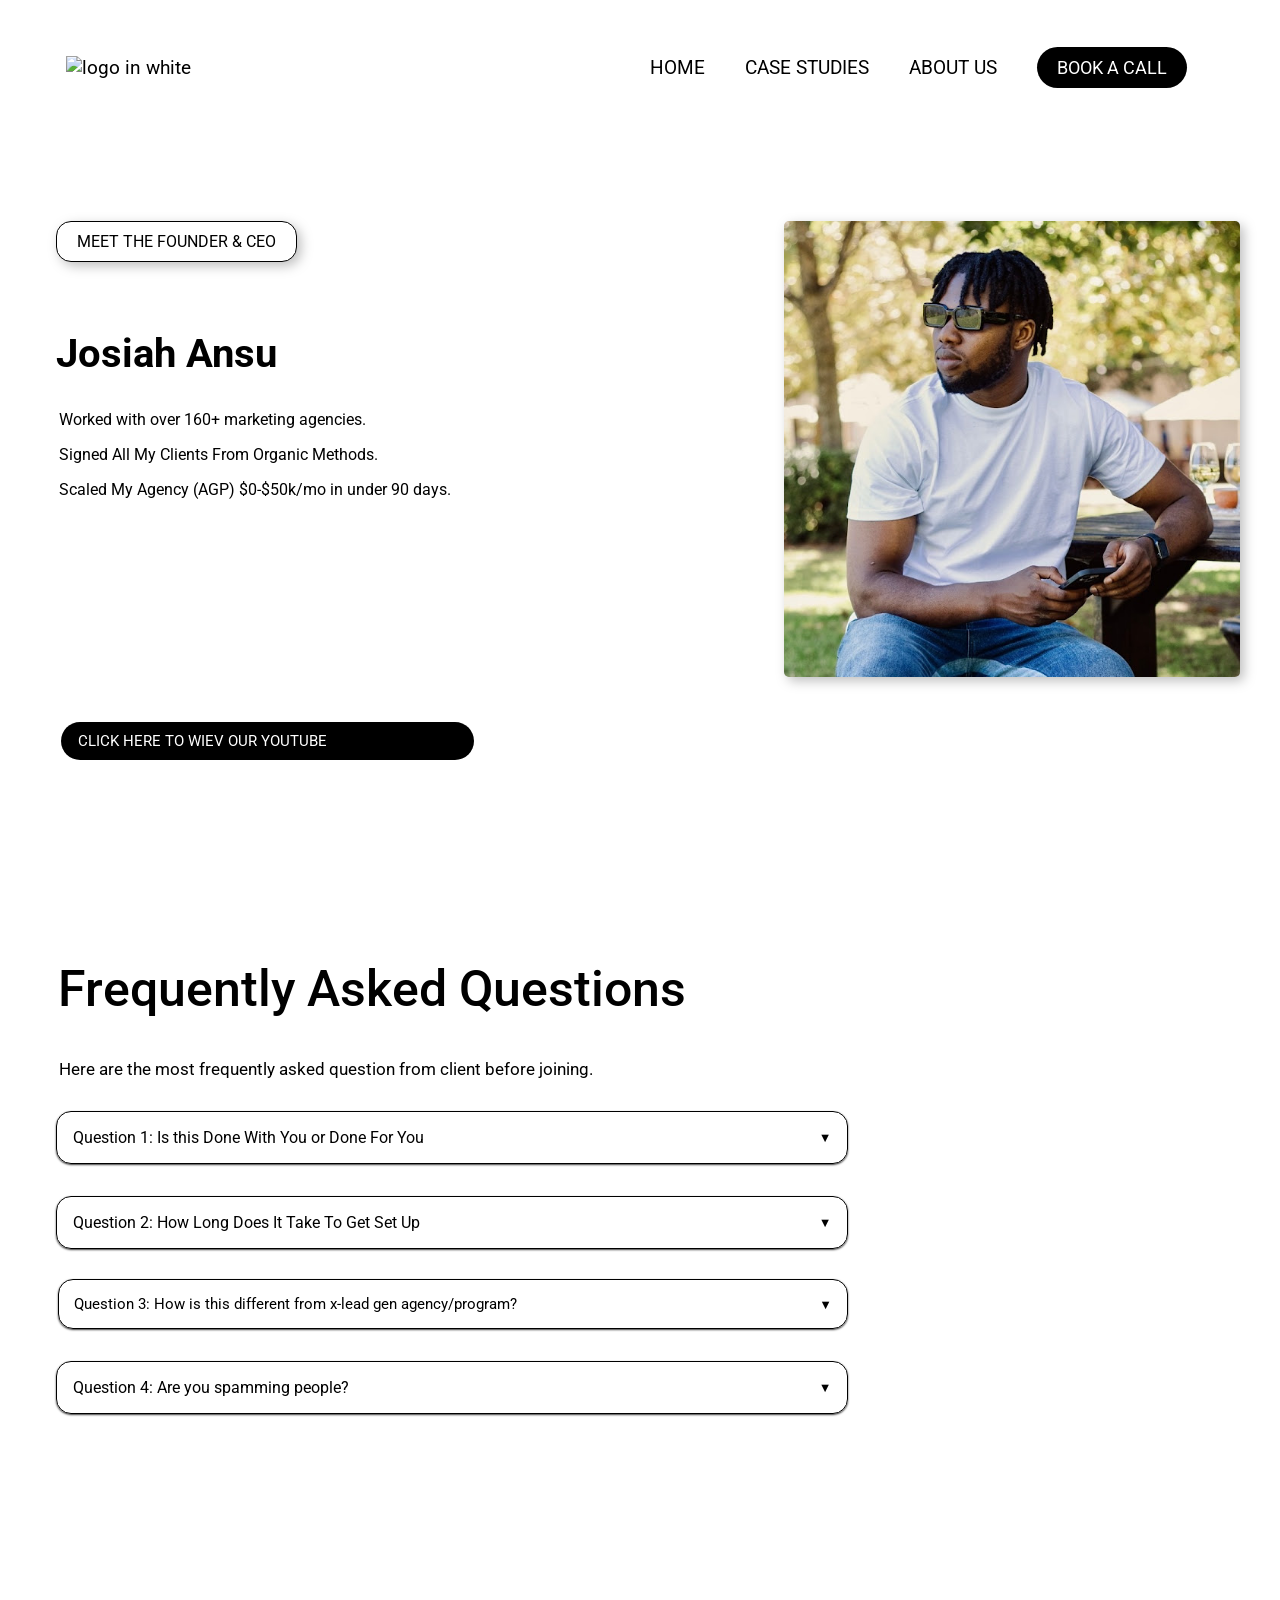
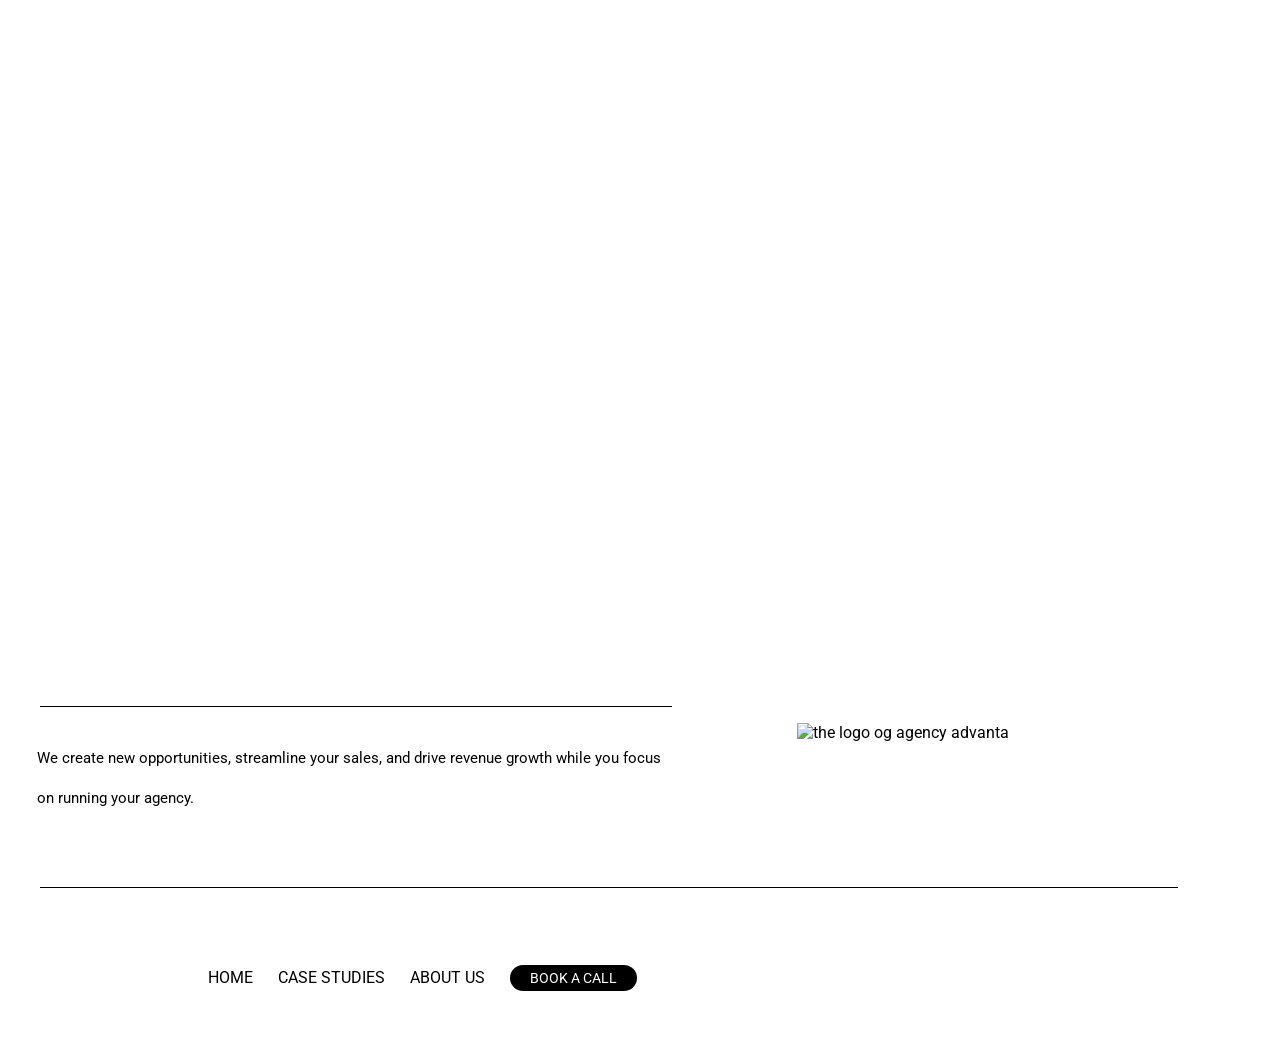
==== about_us.html @ 85cea0c6 "Merge pull request #9 from FionaHeyns1/about_us_section3 justeringer" ====
<!doctype html>
<html lang="en">
  <head>
    <meta charset="UTF-8" />
    <meta name="viewport" content="width=device-width, initial-scale=1.0" />
    <title>Agency Advanta</title>
    <link rel="stylesheet" href="css/generel.css" />
    <link rel="stylesheet" href="css/ab.css" />
    <link rel="preconnect" href="https://fonts.googleapis.com" />
    <link rel="preconnect" href="https://fonts.gstatic.com" crossorigin />
    <link
      href="https://fonts.googleapis.com/css2?family=Roboto:ital,wght@0,100..900;1,100..900&display=swap"
      rel="stylesheet"
    />
    <link
      rel="stylesheet"
      href="https://cdn.jsdelivr.net/npm/cookieconsent@3/build/cookieconsent.min.css"
    />
  </head>
  <body>
    <nav class="nav_points">
      <a href="index.html" class="logo_button">
        <img
          src="img/logo/Logo-advanta_white.webp"
          alt="logo in white"
          class="logo_white_index"
        />
      </a>

      <ul class="menu">
        <li>
          <a class="menuItem" href="index.html">HOME</a>
        </li>
        <li><a class="menuItem" href="case_studies.html">CASE STUDIES</a></li>
        <li>
          <a class="menuItem" href="about_us.html">ABOUT US</a>
        </li>
        <li>
          <a
            class="menuItem"
            href="https://calendly.com/agency-advanta/aa-discovery-call"
            id="book_a_call"
            >BOOK A CALL</a
          >
        </li>
      </ul>
      <button class="burger">
        <span class="line"></span>
        <span class="line"></span>
        <span class="line"></span>
      </button>
    </nav>
    <main>
      <section class="grid_ab">
        <div class="content1_ab">
          <p class="p1_aboutus">MEET THE FOUNDER & CEO</p>
          <h1 class="h1_ab">Josiah Ansu</h1>
          <p class="p_grid1">Worked with over 160+ marketing agencies.</p>
          <p class="p_grid1">Signed All My Clients From Organic Methods.</p>
          <p class="p_grid1">
            Scaled My Agency (AGP) $0-$50k/mo in under 90 days.
          </p>
        </div>
        <img
          class="josiah_img"
          src="img/josiah_img.jpeg"
          alt="picture of CEO Josiah Ansu"
        />
      </section>
      <a href="https://www.youtube.com/@josiah.jozy1" id="link_yt"
        >CLICK HERE TO WIEV OUR YOUTUBE</a
      >
      <section>
        <h1 class="h1_2">Frequently Asked Questions</h1>
        <p class="p_2">
          Here are the most frequently asked question from client before
          joining.
        </p>
        <details class="dropdown">
          <summary>Question 1: Is this Done With You or Done For You</summary>
          <p class="p_dropdown">
            This is done with you consulting business which we at the end of
            this you will have in house system which is fully automate or
            delegated meaning it will be hands free system which will generate
            you client without you working on it.
          </p>
        </details>
        <details class="dropdown">
          <summary>Question 2: How Long Does It Take To Get Set Up</summary>
          <p class="p_dropdown">
            You can the system set up in as little as 2 weeks with working 1-3
            hours per day, once the system is set up we can help you automate
            and delegate the entire system so you can focus on growing your
            business
          </p>
        </details>
        <details class="dropdown" id="dropdown_3">
          <summary>
            Question 3: How is this different from x-lead gen agency/program?
          </summary>
          <p class="p_dropdown">
            This system works. It can’t not work as it's a new system that other
            agency owners do not have access to. If you have something that
            people need and show it to enough of the.
          </p>
        </details>
        <details class="dropdown">
          <summary>Question 4: Are you spamming people?</summary>
          <p class="p_dropdown">
            Not at all. Every message from our system is personalised and
            targeted ONLY to people who need what you’re offering. Every message
            is sent with the intent of helping the prospect.
          </p>
        </details>
      </section>

      <section class="calendly">
        <div
          class="calendly-inline-widget"
          data-url="https://calendly.com/agency-advanta/aa-discovery-call"
          style="min-width: 320px; height: 700px"
        ></div>

        <script
          src="https://assets.calendly.com/assets/external/widget.js"
          async
        ></script>
      </section>
      <footer class="footer_cs">
        <div class="streg_1"></div>
        <section class="footer_content">
          <p class="tekst_footer">
            We create new opportunities, streamline your sales, and drive
            revenue growth while you focus on running your agency.
          </p>
          <img
            class="logo_footer"
            src="img/logo/Logo-advanta_white.webp"
            alt="the logo og agency advanta"
          />
        </section>
        <div class="streg_2"></div>

        <ul class="footer_menu">
          <li>
            <a class="menuItem" href="index.html">HOME</a>
          </li>
          <li><a class="menuItem" href="case_studies.html">CASE STUDIES</a></li>
          <li>
            <a class="menuItem" href="about_us.html">ABOUT US</a>
          </li>
          <li>
            <a
              class="menuItem"
              href="https://calendly.com/agency-advanta/aa-discovery-call"
              id="book_a_call"
              >BOOK A CALL</a
            >
          </li>
        </ul>
      </footer>
    </main>
    <script src="js/menu.js"></script>

    <script src="https://cdn.jsdelivr.net/npm/cookieconsent@3/build/cookieconsent.min.js"></script>
    <script>
      window.cookieconsent.initialise({
        palette: {
          popup: { background: "#000" },
          button: { background: "#fff", text: "#000" },
        },
        theme: "classic",
        position: "bottom",
        content: {
          message: "This website uses cookies to improve your experience.",
          dismiss: "OK",
          link: "Learn more",
          href: "privacy.html",
        },
      });
    </script>
  </body>
</html>
---- css/generel.css ----
body {
  background-color: white;
  font-family: "Roboto", sans-serif;
  color: black;
}

a {
  color: inherit; /* arver farven fra omkringliggende tekst */
  text-decoration: none;
}

li {
  list-style: none;
  margin-top: 1em;
  margin-left: 0;
}

/* nav mobil */

.nav_points {
  display: flex;
  justify-content: space-between; /* logo til venstre, menu/burger til højre */
  align-items: center; /* vigtig: vertikalt centreret på samme linje */
  padding: 10px 20px;
  background-color: #fff;
  flex-wrap: nowrap; /* sikrer, at børn ikke rykkes ned */
}

nav.active .menu {
  display: block;
  position: absolute;
  top: 94px;
  margin-top: 2em;
  margin-left: 0;
  width: 100%;
  height: 15vh;
  background-color: white;
  box-shadow: 0 2px 2px rgba(0, 0, 0, 0.1);
  border-radius: 10px;
  z-index: 1000;
}

button:hover {
  transform: scale(1.03);
}

.burger {
  display: flex; /* Flex for at stable linjerne */
  flex-direction: column; /* lodret stabling */
  gap: 5px; /* mellemrum mellem linjerne */
  border: none;
  background: none;
  cursor: pointer;
  margin-left: auto;
}

.burger .line {
  display: block;
  width: 25px; /* bredde på linjerne */
  height: 3px; /* tykkelse */
  background-color: #000; /* sort farve */
  border-radius: 2px; /* valgfrit, bløde kanter */
}

.menu {
  display: none;
  list-style: none;
}

.logo_white_index {
  width: 20%;
  margin-left: 2em;
  margin-top: 1em;
}

.calendly-inline-widget {
  margin-bottom: 12em;
}

/* footer */

footer {
  margin-top: 6em;
  margin-bottom: 4em;
}

.streg_1 {
  height: 1px; /* tykkelse */
  width: 50%; /* halvvejs ind på skærmen */
  background-color: black;
  margin-left: 2em;
  margin-bottom: 1em;
}

.tekst_footer {
  margin-left: 2em;
  width: 50%;
  line-height: 40px;
  display: flex;
  font-size: 0.92em;
}

.footer_content {
  display: flex;
  height: 100px;
}

.logo_footer {
  margin-left: 8em;
}

.streg_2 {
  height: 1px; /* tykkelse */
  width: 90%; /* halvvejs ind på skærmen */
  background-color: black;
  margin-left: 2em;
  margin-right: 2em;
  margin-bottom: 4em;
  margin-top: 4em;
}

.footer_menu {
  display: flex;
  gap: 25px;
  margin-left: 10em;
}

#book_a_call {
  background-color: #000000; /* black background */
  color: white; /* tekst color */
  border-radius: 30px; /* valgfrit, for afrundede kanter */
  padding: 5px 20px;
  margin-right: 1.5em;
  font-size: 14px;
}

#book_a_call:hover {
  background-color: rgba(
    215,
    190,
    133,
    1
  ); /* eksempel: lilla baggrund ved hover */
  color: #000000; /* evt. ændre tekstfarve, hvis du vil */
}

@media (width>=850px) {
  .menu {
    display: flex;
    gap: 40px;
  }

  .nav_points {
    display: flex; /* Flex container */
    justify-content: space-between; /* logo til venstre, menu + burger til højre */
    align-items: center; /* vertikal centering */
    padding: 10px 20px;
    background-color: #fff; /* valgfri baggrund */
    position: relative;
    font-size: 1.2em;
    margin-right: 2em;
  }

  /* hover effekt på nav */

  .menu li #book_a_call {
    background-color: #000000; /* black background */
    color: white; /* tekst color */
    border-radius: 30px; /* valgfrit, for afrundede kanter */
    padding: 10px 20px;
    font-size: 18px;
  }
  .menu li #book_a_call:hover {
    background-color: rgba(
      215,
      190,
      133,
      1
    ); /* eksempel: lilla baggrund ved hover */
    color: #000000; /* evt. ændre tekstfarve, hvis du vil */
  }
  .menu li :hover {
    color: rgba(215, 190, 133, 1);
    border: 1px solid rgba(215, 190, 133, 1);
  }

  /* navigtion */

  .logo_white_index {
    width: 25%;
    margin-left: 2em;
    margin-top: 1em;
  }

  /* font */
  .roboto-medium {
    font-family: "Roboto", sans-serif;
    font-optical-sizing: auto;
    font-weight: 500; /* Medium */
    font-style: normal;
    font-variation-settings: "wdth" 100; /* standard bredde */
  }

  .burger {
    display: none;
  }
}
---- css/ab.css ----
.grid_ab {
  display: grid;
  grid-template-columns: 1.7fr 1fr;
  grid-template-rows: 1fr;
  margin-right: 2em;
}

.p1_aboutus {
  border-radius: 15px; /* valgfrit, for afrundede kanter */
  border: 1px solid black;
  width: fit-content;
  padding: 10px 20px;
  background-color: #ffffff; /* black background */
  color: rgb(0, 0, 0); /* tekst color */
  font-weight: 400;
  margin-bottom: 1.5em;
  font-size: 16px;
  filter: drop-shadow(4px 4px 6px rgba(0, 0, 0, 0.25));
  display: block;
  margin-left: 3em;
  margin-top: 7em;
}

.h1_ab {
  margin-left: 1.2em;
  margin-top: 1.7em;
  font-size: 40px;
}

.josiah_img {
  grid-column: 2/3;
  grid-row: 1;
  width: 100%;
  margin-top: 7em;
  border-radius: 5px;
  filter: drop-shadow(4px 4px 6px rgba(0, 0, 0, 0.25));
}

.p_grid1 {
  margin-left: 3.2em;
}

#link_yt {
  display: block;
  background-color: #000000; /* black background */
  color: white; /* tekst color */
  border-radius: 30px; /* valgfrit, for afrundede kanter */
  padding: 10px 17px;
  margin-left: 3.5em;
  margin-top: 3em;
  font-size: 14px;
  width: 30%;
  font-size: 15px;
}

#link_yt:hover {
  background-color: rgba(
    215,
    190,
    133,
    1
  ); /* eksempel: lilla baggrund ved hover */
  color: #000000; /* evt. ændre tekstfarve, hvis du vil */
}

.h1_2 {
  margin-top: 4em;
  margin-left: 1em;
  font-size: 50px;
  font-weight: 500;
}

.p_2 {
  margin-left: 3em;
  font-size: 17px;
}

/* drop down boks pil */
summary {
  list-style: none;
  display: flex;
  justify-content: space-between; /* Skubber pilen helt til højre */
  align-items: center;
  cursor: pointer;
}

summary::-webkit-details-marker {
  display: none;
}

summary::after {
  content: "▼";
  font-size: 0.8rem;
}

details[open] summary::after {
  content: "▲";
}

/* drop down boks styling */

.dropdown {
  border: 1px solid black;
  padding: 1em 1em;
  border-radius: 15px;
  margin-top: 2em;
  margin-left: 3em;
  width: 60%;
  box-shadow: 0 1px 2px rgb(61, 61, 61);
}

.p_dropdown {
  line-height: 30px;
}

#dropdown_3 {
  font-size: 15px;
  margin-left: 3.3em;
}
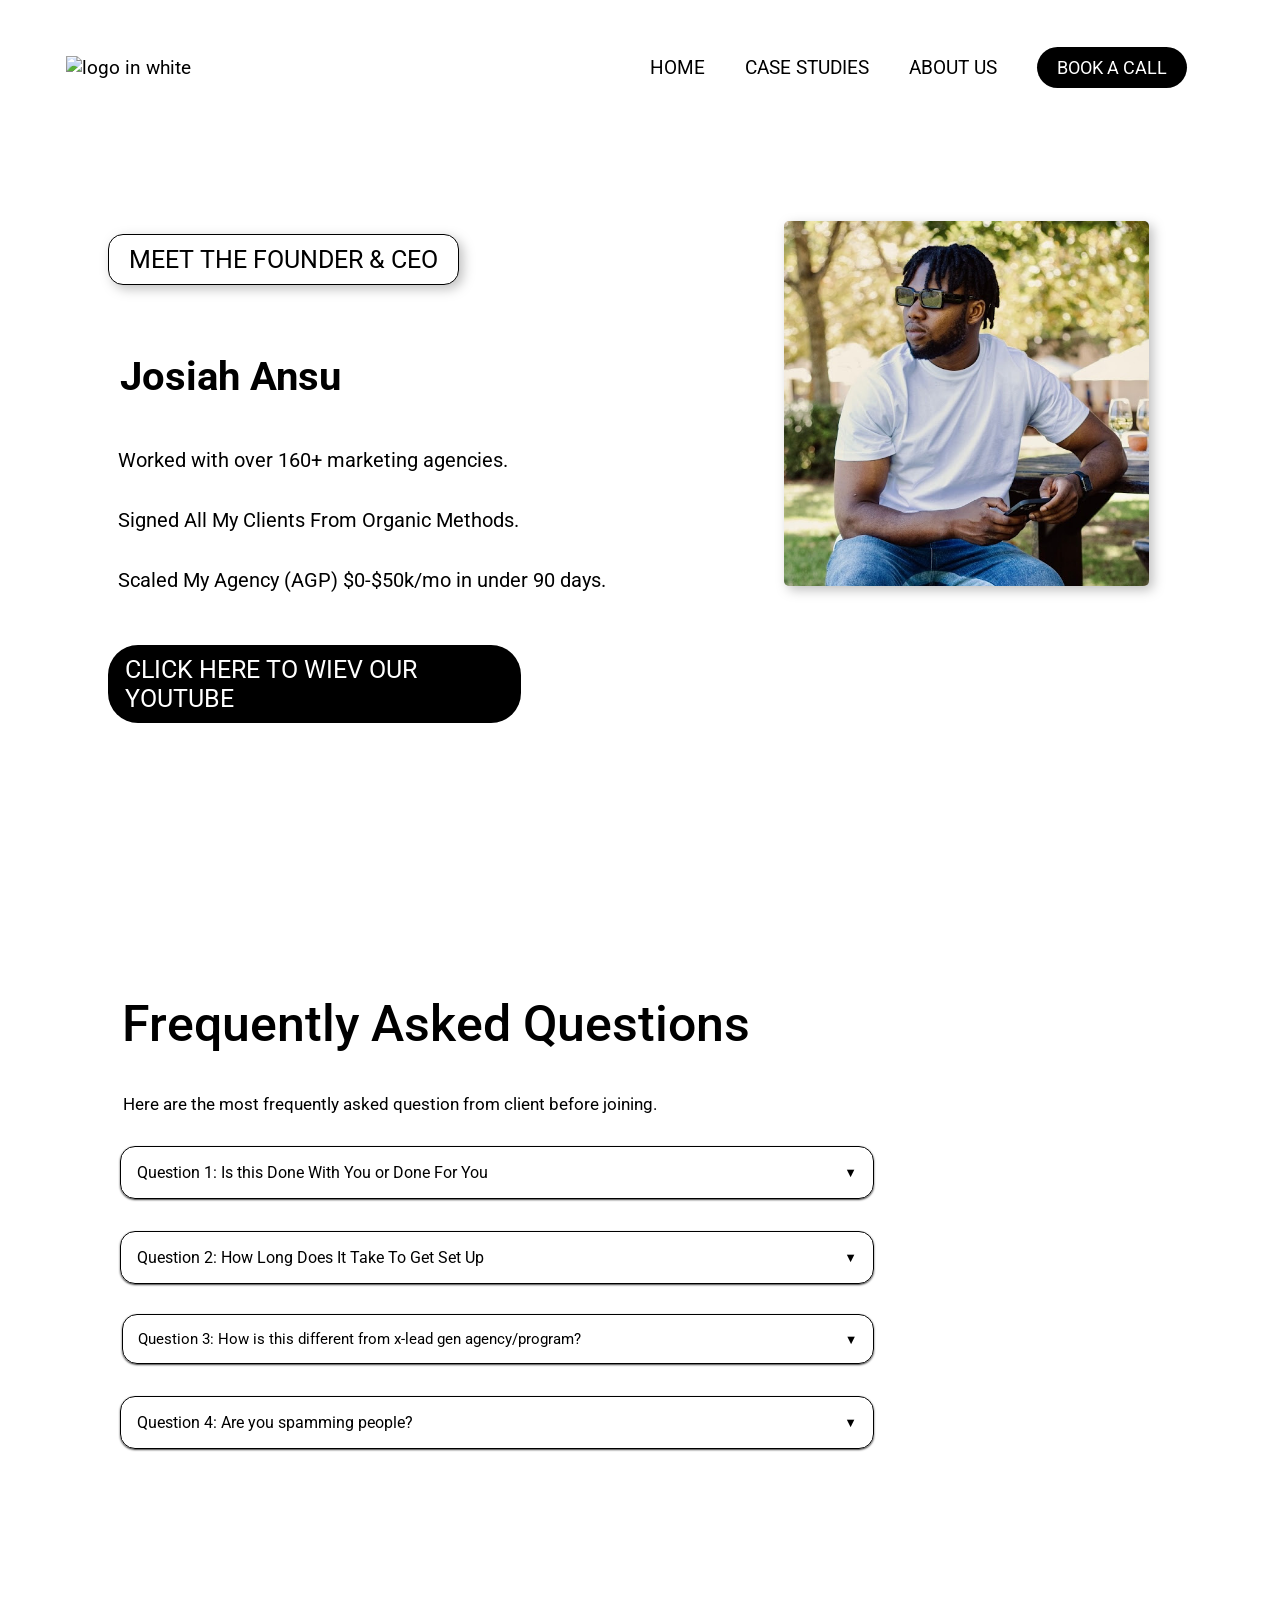
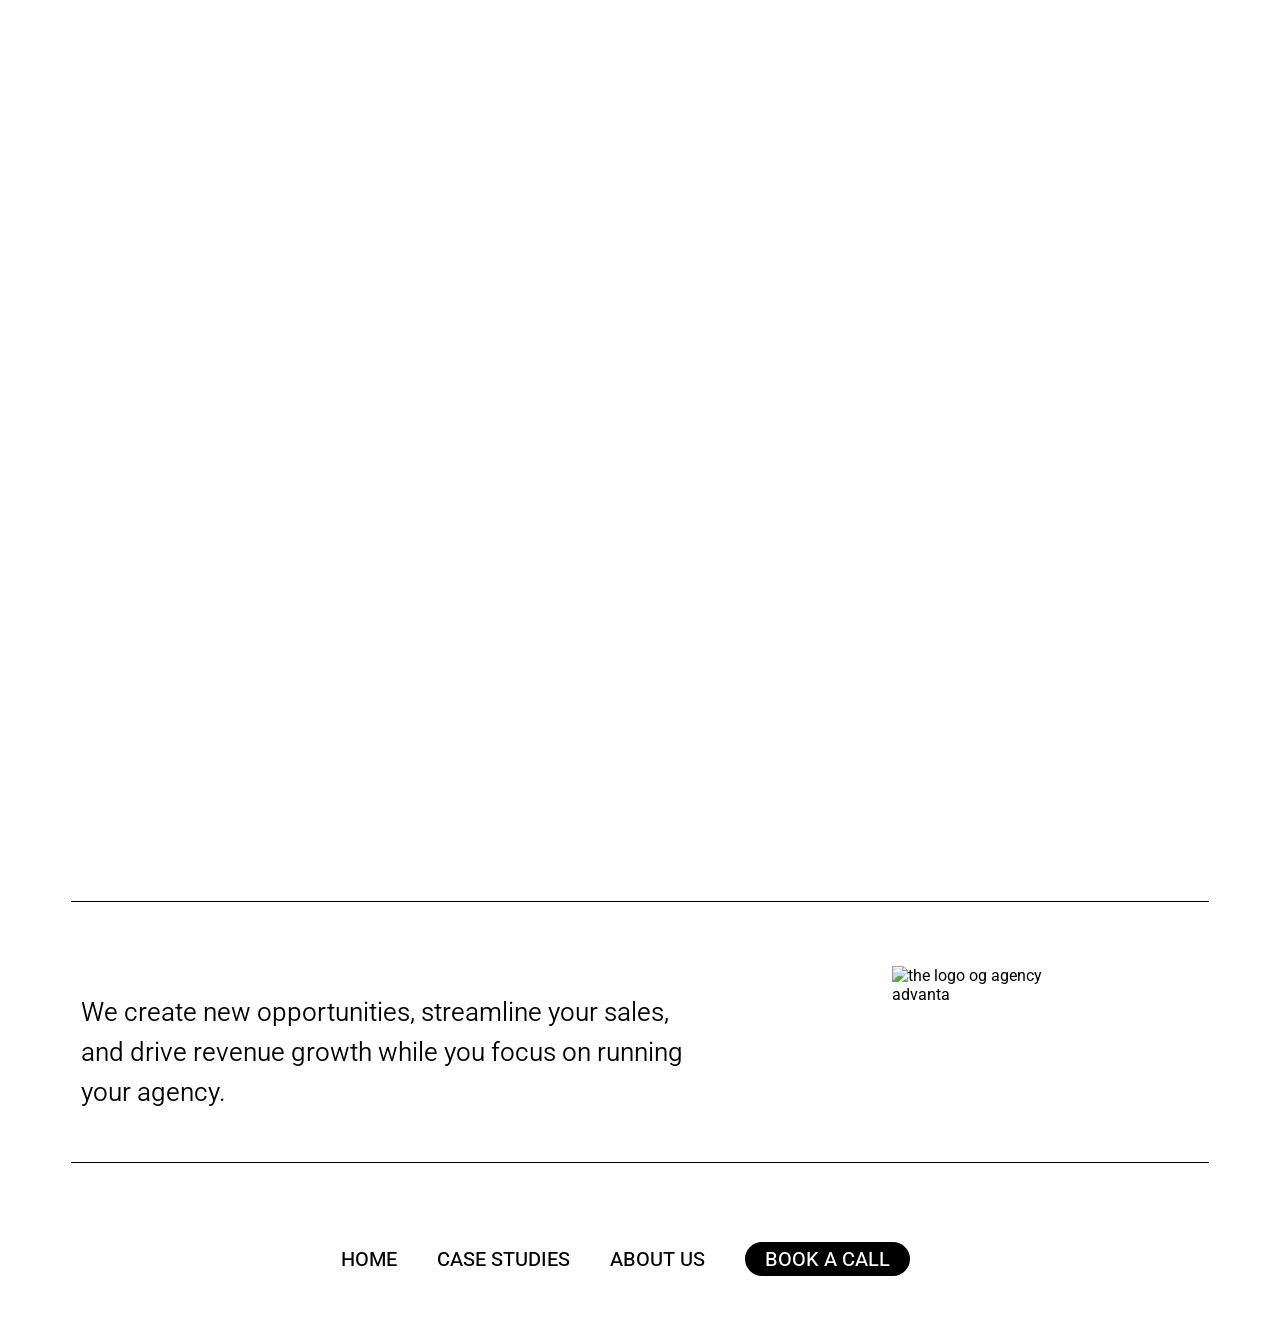
==== commit 06c05905: "færdig ab side desktop" ====
--- a/about_us.html
+++ b/about_us.html
@@ -70,7 +70,7 @@
       <a href="https://www.youtube.com/@josiah.jozy1" id="link_yt"
         >CLICK HERE TO WIEV OUR YOUTUBE</a
       >
-      <section>
+      <section class="grid2_ab">
         <h1 class="h1_2">Frequently Asked Questions</h1>
         <p class="p_2">
           Here are the most frequently asked question from client before
--- a/css/generel.css
+++ b/css/generel.css
@@ -86,7 +86,7 @@
 
 .streg_1 {
   height: 1px; /* tykkelse */
-  width: 50%; /* halvvejs ind på skærmen */
+  width: 90%; /* halvvejs ind på skærmen */
   background-color: black;
   margin-left: 2em;
   margin-bottom: 1em;
@@ -107,6 +107,7 @@
 
 .logo_footer {
   margin-left: 8em;
+  margin-top: 1em;
 }
 
 .streg_2 {
@@ -116,7 +117,7 @@
   margin-left: 2em;
   margin-right: 2em;
   margin-bottom: 4em;
-  margin-top: 4em;
+  margin-top: 2em;
 }
 
 .footer_menu {
@@ -181,7 +182,6 @@
   }
   .menu li :hover {
     color: rgba(215, 190, 133, 1);
-    border: 1px solid rgba(215, 190, 133, 1);
   }
 
   /* navigtion */
@@ -204,4 +204,44 @@
   .burger {
     display: none;
   }
-}
+
+  /* footer */
+
+  .streg_1 {
+    width: 90%;
+    margin-left: auto;
+    margin-right: auto;
+    margin-bottom: 4em;
+  }
+
+  .streg_2 {
+    width: 90%;
+    margin-left: auto;
+    margin-right: auto;
+    margin-top: 6em;
+  }
+
+  .tekst_footer {
+    font-size: 26px;
+    font-weight: 350;
+    margin-left: 2.8em;
+  }
+  .logo_footer {
+    display: block; /* vigtigt for centering */
+    margin: 0 auto; /* centrerer logo */
+    width: 200px; /* sæt ønsket størrelse */
+    height: 150px; /* beregnes automatisk */
+    max-width: 100%; /* sikrer at det ikke overskrider container */
+  }
+
+  .footer_menu {
+    list-style: none; /* fjern bullets */
+    display: flex; /* gør listen til flex container */
+    justify-content: center; /* centrer items horisontalt */
+    gap: 2em; /* afstand mellem menupunkterne */
+    padding: 0; /* fjern indbygget padding */
+    margin: 0; /* fjern margin */
+    font-size: 20px;
+    font-weight: 450;
+  }
+}
--- a/css/ab.css
+++ b/css/ab.css
@@ -117,3 +117,103 @@
   font-size: 15px;
   margin-left: 3.3em;
 }
+
+@media (width>=850px) {
+  .p1_aboutus {
+    border-radius: 15px; /* valgfrit, for afrundede kanter */
+    border: 1px solid black;
+    width: fit-content;
+    padding: 10px 20px;
+    background-color: #ffffff; /* black background */
+    color: rgb(0, 0, 0); /* tekst color */
+    font-weight: 400;
+    margin-bottom: 1.5em;
+    font-size: 25px;
+    filter: drop-shadow(4px 4px 6px rgba(0, 0, 0, 0.25));
+    display: block;
+    margin-left: 4em;
+    margin-top: 5em;
+  }
+
+  .h1_ab {
+    margin-left: 2.8em;
+    margin-bottom: 1em;
+  }
+
+  .josiah_img {
+    grid-column: 2/3;
+    grid-row: 1;
+    width: 80%;
+    margin-top: 7em;
+    margin-right: 3em;
+    border-radius: 5px;
+    filter: drop-shadow(4px 4px 6px rgba(0, 0, 0, 0.25));
+  }
+
+  .p_grid1 {
+    margin-left: 5.5em;
+    font-size: 20px;
+    line-height: 40px;
+  }
+
+  #link_yt {
+    margin-left: 4em;
+    font-size: 25px;
+    margin-top: 1em;
+  }
+
+  .grid2_ab {
+    margin-left: 4em;
+    margin-bottom: 10em;
+    margin-top: 17em;
+  }
+
+  /* footer */
+
+  .streg_1 {
+    width: 90%;
+    margin-left: auto;
+    margin-right: auto;
+    margin-bottom: 4em;
+  }
+
+  .streg_2 {
+    width: 90%;
+    margin-left: auto;
+    margin-right: auto;
+    margin-top: 6em;
+  }
+
+  .tekst_footer {
+    font-size: 26px;
+    font-weight: 350;
+    margin-left: 2.8em;
+  }
+  .logo_footer {
+    display: block; /* vigtigt for centering */
+    margin: 0 auto; /* centrerer logo */
+    width: 200px; /* sæt ønsket størrelse */
+    height: 150px; /* beregnes automatisk */
+    max-width: 100%; /* sikrer at det ikke overskrider container */
+  }
+
+  #book_a_call {
+    background-color: #000000; /* black background */
+    color: white; /* tekst color */
+    border-radius: 30px; /* valgfrit, for afrundede kanter */
+    padding: 5px 20px;
+    margin-right: 1.5em;
+    font-size: 20px;
+  }
+
+  .footer_menu {
+    list-style: none; /* fjern bullets */
+    display: flex; /* gør listen til flex container */
+    justify-content: center; /* centrer items horisontalt */
+    gap: 2em; /* afstand mellem menupunkterne */
+    padding: 0; /* fjern indbygget padding */
+    margin: 0; /* fjern margin */
+    font-size: 20px;
+    font-weight: 450;
+  }
+}
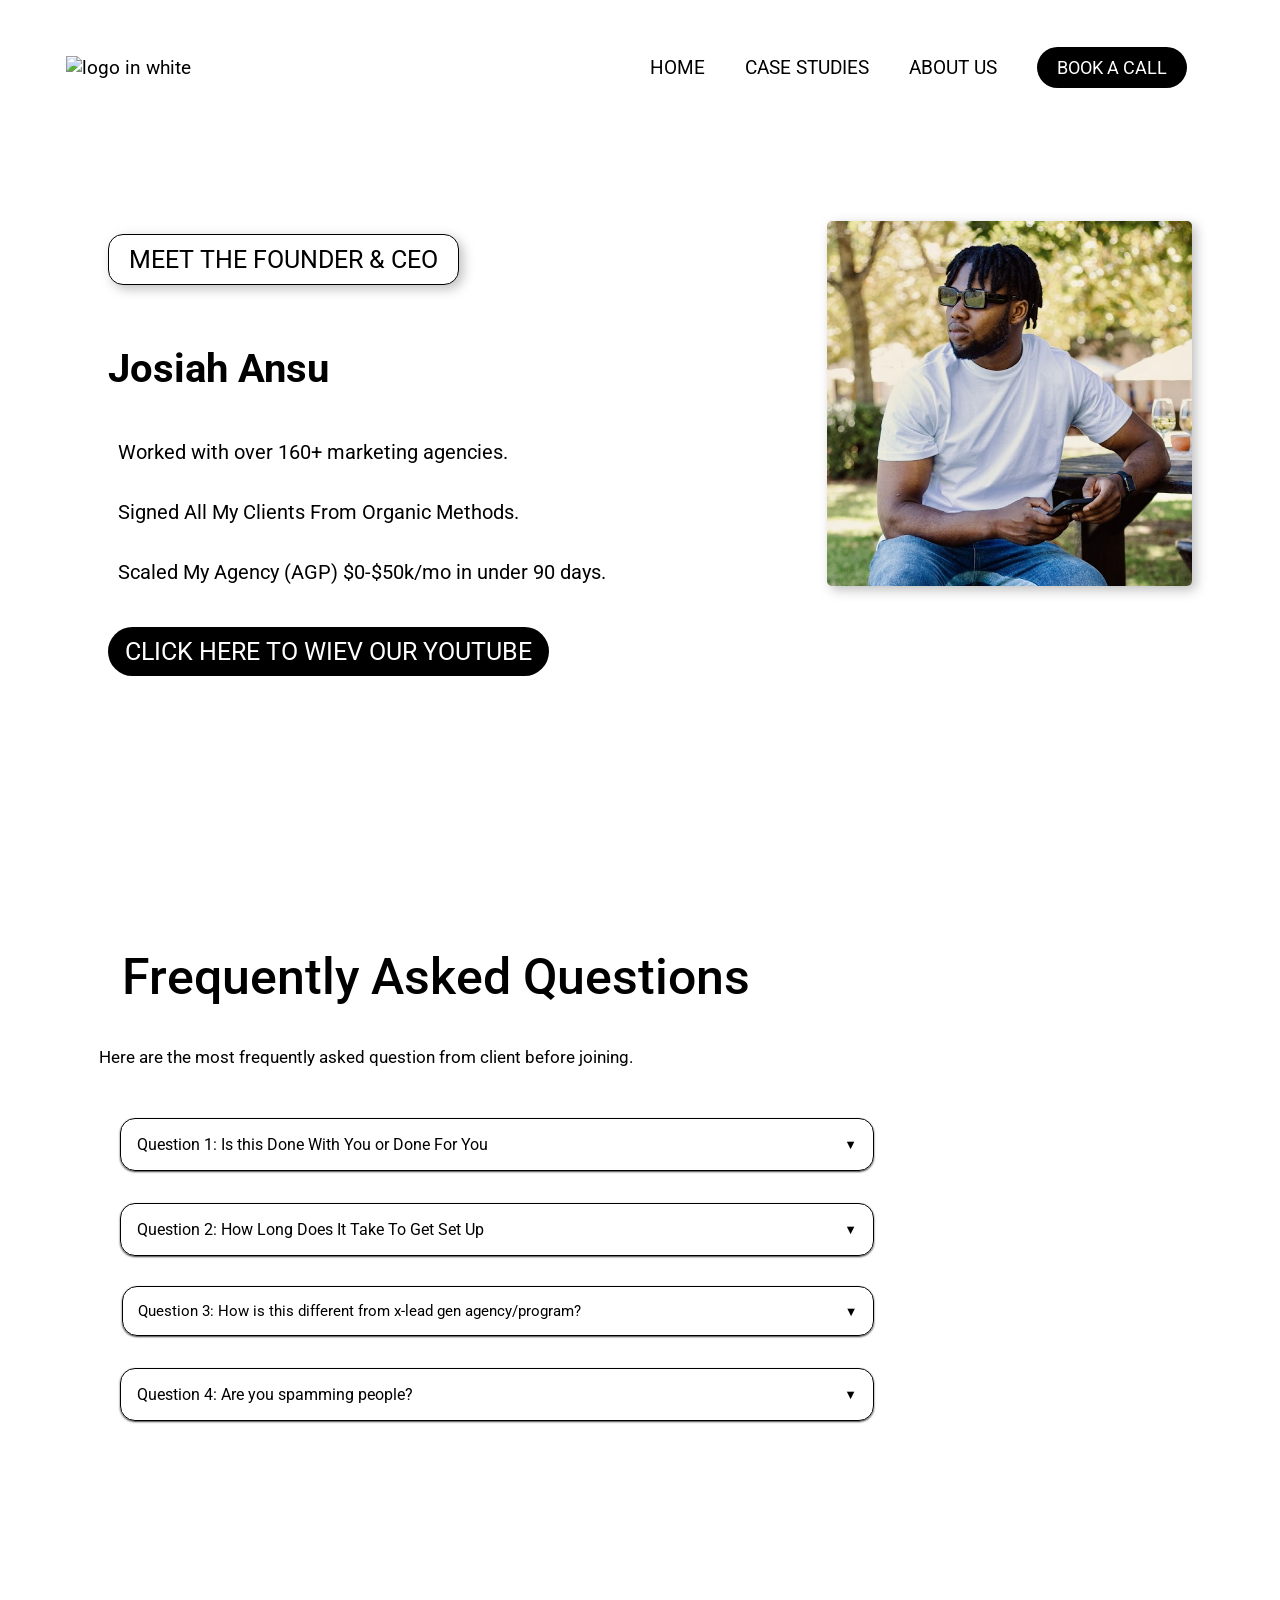
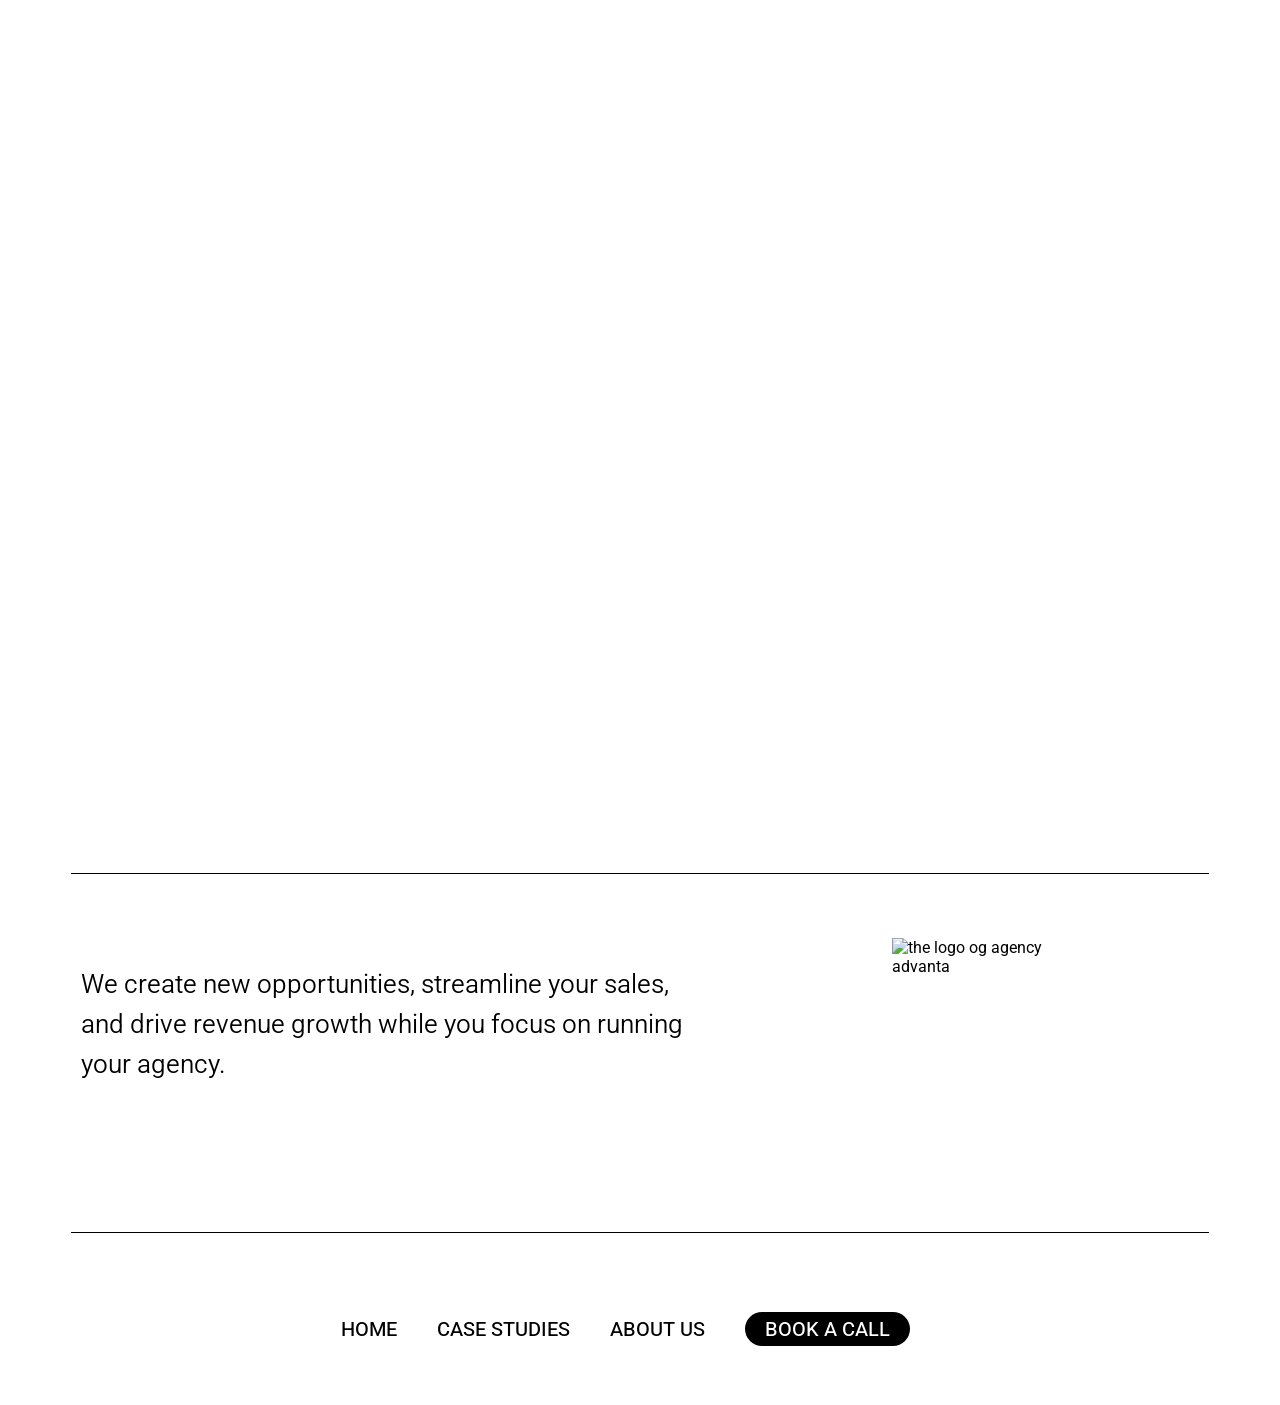
==== commit 1430f3fe: "done_pt1" ====
--- a/about_us.html
+++ b/about_us.html
@@ -54,7 +54,7 @@
       <section class="grid_ab">
         <div class="content1_ab">
           <p class="p1_aboutus">MEET THE FOUNDER & CEO</p>
-          <h1 class="h1_ab">Josiah Ansu</h1>
+          <h1 class="h1_ab" id="name">Josiah Ansu</h1>
           <p class="p_grid1">Worked with over 160+ marketing agencies.</p>
           <p class="p_grid1">Signed All My Clients From Organic Methods.</p>
           <p class="p_grid1">
--- a/css/generel.css
+++ b/css/generel.css
@@ -30,10 +30,10 @@
   display: block;
   position: absolute;
   top: 94px;
-  margin-top: 2em;
+  margin-top: 1em;
   margin-left: 0;
   width: 100%;
-  height: 15vh;
+  height: 30vh;
   background-color: white;
   box-shadow: 0 2px 2px rgba(0, 0, 0, 0.1);
   border-radius: 10px;
@@ -96,18 +96,24 @@
   margin-left: 2em;
   width: 50%;
   line-height: 40px;
-  display: flex;
+
   font-size: 0.92em;
 }
 
 .footer_content {
   display: flex;
-  height: 100px;
 }
 
 .logo_footer {
   margin-left: 8em;
   margin-top: 1em;
+  height: auto;
+}
+
+@media (max-width: 850px) {
+  .logo_footer {
+    width: 90px;
+  }
 }
 
 .streg_2 {
@@ -123,7 +129,6 @@
 .footer_menu {
   display: flex;
   gap: 25px;
-  margin-left: 10em;
 }
 
 #book_a_call {
--- a/css/ab.css
+++ b/css/ab.css
@@ -1,13 +1,5 @@
-.grid_ab {
-  display: grid;
-  grid-template-columns: 1.7fr 1fr;
-  grid-template-rows: 1fr;
-  margin-right: 2em;
-}
-
 .p1_aboutus {
   border-radius: 15px; /* valgfrit, for afrundede kanter */
-  border: 1px solid black;
   width: fit-content;
   padding: 10px 20px;
   background-color: #ffffff; /* black background */
@@ -17,27 +9,42 @@
   font-size: 16px;
   filter: drop-shadow(4px 4px 6px rgba(0, 0, 0, 0.25));
   display: block;
-  margin-left: 3em;
+  margin-left: auto;
+  margin-right: auto;
   margin-top: 7em;
 }
 
 .h1_ab {
-  margin-left: 1.2em;
-  margin-top: 1.7em;
+  text-align: center;
+  margin-top: 1.5em;
   font-size: 40px;
+  margin-bottom: 1em;
 }
 
 .josiah_img {
-  grid-column: 2/3;
-  grid-row: 1;
-  width: 100%;
+  width: 60%;
   margin-top: 7em;
+  display: block;
+  margin-left: auto;
+  margin-right: auto;
   border-radius: 5px;
   filter: drop-shadow(4px 4px 6px rgba(0, 0, 0, 0.25));
 }
 
 .p_grid1 {
-  margin-left: 3.2em;
+  position: relative;
+  margin-bottom: 0.5em;
+  text-align: center; /* teksten centreres som ønsket */
+}
+
+/* Prikken tæt på teksten uden at skubbe teksten */
+.p_grid1::before {
+  content: "•";
+  display: inline-block; /* gør prikken inline med teksten */
+  margin-right: 0.3em; /* afstand mellem prik og tekst */
+  color: black;
+  font-size: 1em;
+  vertical-align: middle; /* centrerer prikken med teksten */
 }
 
 #link_yt {
@@ -46,11 +53,13 @@
   color: white; /* tekst color */
   border-radius: 30px; /* valgfrit, for afrundede kanter */
   padding: 10px 17px;
-  margin-left: 3.5em;
+  margin-left: auto;
+  margin-right: auto;
   margin-top: 3em;
   font-size: 14px;
-  width: 30%;
+  width: fit-content;
   font-size: 15px;
+  white-space: nowrap;
 }
 
 #link_yt:hover {
@@ -66,13 +75,16 @@
 .h1_2 {
   margin-top: 4em;
   margin-left: 1em;
-  font-size: 50px;
+  font-size: 27px;
   font-weight: 500;
+  width: 70%;
+  white-space: nowrap;
 }
 
 .p_2 {
-  margin-left: 3em;
+  margin-left: 1.6em;
   font-size: 17px;
+  margin-bottom: 3em;
 }
 
 /* drop down boks pil */
@@ -113,12 +125,70 @@
   line-height: 30px;
 }
 
+.calendly {
+  margin-top: 8em;
+}
+
 #dropdown_3 {
   font-size: 15px;
   margin-left: 3.3em;
 }
 
+/* footer */
+
+.streg_1 {
+  height: 1px; /* tykkelse */
+  width: 90%; /* halvvejs ind på skærmen */
+  background-color: black;
+  margin-left: 2em;
+  margin-bottom: 1em;
+}
+
+.tekst_footer {
+  margin-left: 3em;
+  margin-bottom: 2em;
+  width: 50%;
+  line-height: 40px;
+  font-size: 0.7em;
+}
+
+.footer_content {
+  display: flex;
+}
+
+.logo_footer {
+  margin-left: 3em;
+  height: 2%;
+}
+
+.streg_2 {
+  height: 1px; /* tykkelse */
+  width: 90%; /* halvvejs ind på skærmen */
+  background-color: black;
+  margin-left: 2em;
+  margin-right: 2em;
+  margin-bottom: 4em;
+  margin-top: 3em;
+}
+
+.footer_menu {
+  display: flex;
+  white-space: nowrap;
+  gap: 25px;
+}
+@media (max-width: 768px) {
+  .footer_menu {
+    flex-wrap: wrap; /* må bryde linjen */
+  }
+}
+
 @media (width>=850px) {
+  .grid_ab {
+    display: grid;
+    grid-template-columns: 1.7fr 1fr;
+    grid-template-rows: 1fr;
+    margin-right: 2em;
+  }
   .p1_aboutus {
     border-radius: 15px; /* valgfrit, for afrundede kanter */
     border: 1px solid black;
@@ -136,8 +206,19 @@
   }
 
   .h1_ab {
-    margin-left: 2.8em;
     margin-bottom: 1em;
+    text-align: left;
+    margin-left: 2.5em;
+  }
+
+  .p_grid1::before {
+    display: none;
+  }
+
+  .p_grid1 {
+    position: relative;
+    margin-bottom: 0.5em;
+    text-align: left; /* teksten centreres som ønsket */
   }
 
   .josiah_img {
@@ -160,6 +241,13 @@
     margin-left: 4em;
     font-size: 25px;
     margin-top: 1em;
+  }
+
+  .h1_2 {
+    margin-top: 4em;
+    margin-left: 1em;
+    font-size: 50px;
+    font-weight: 500;
   }
 
   .grid2_ab {
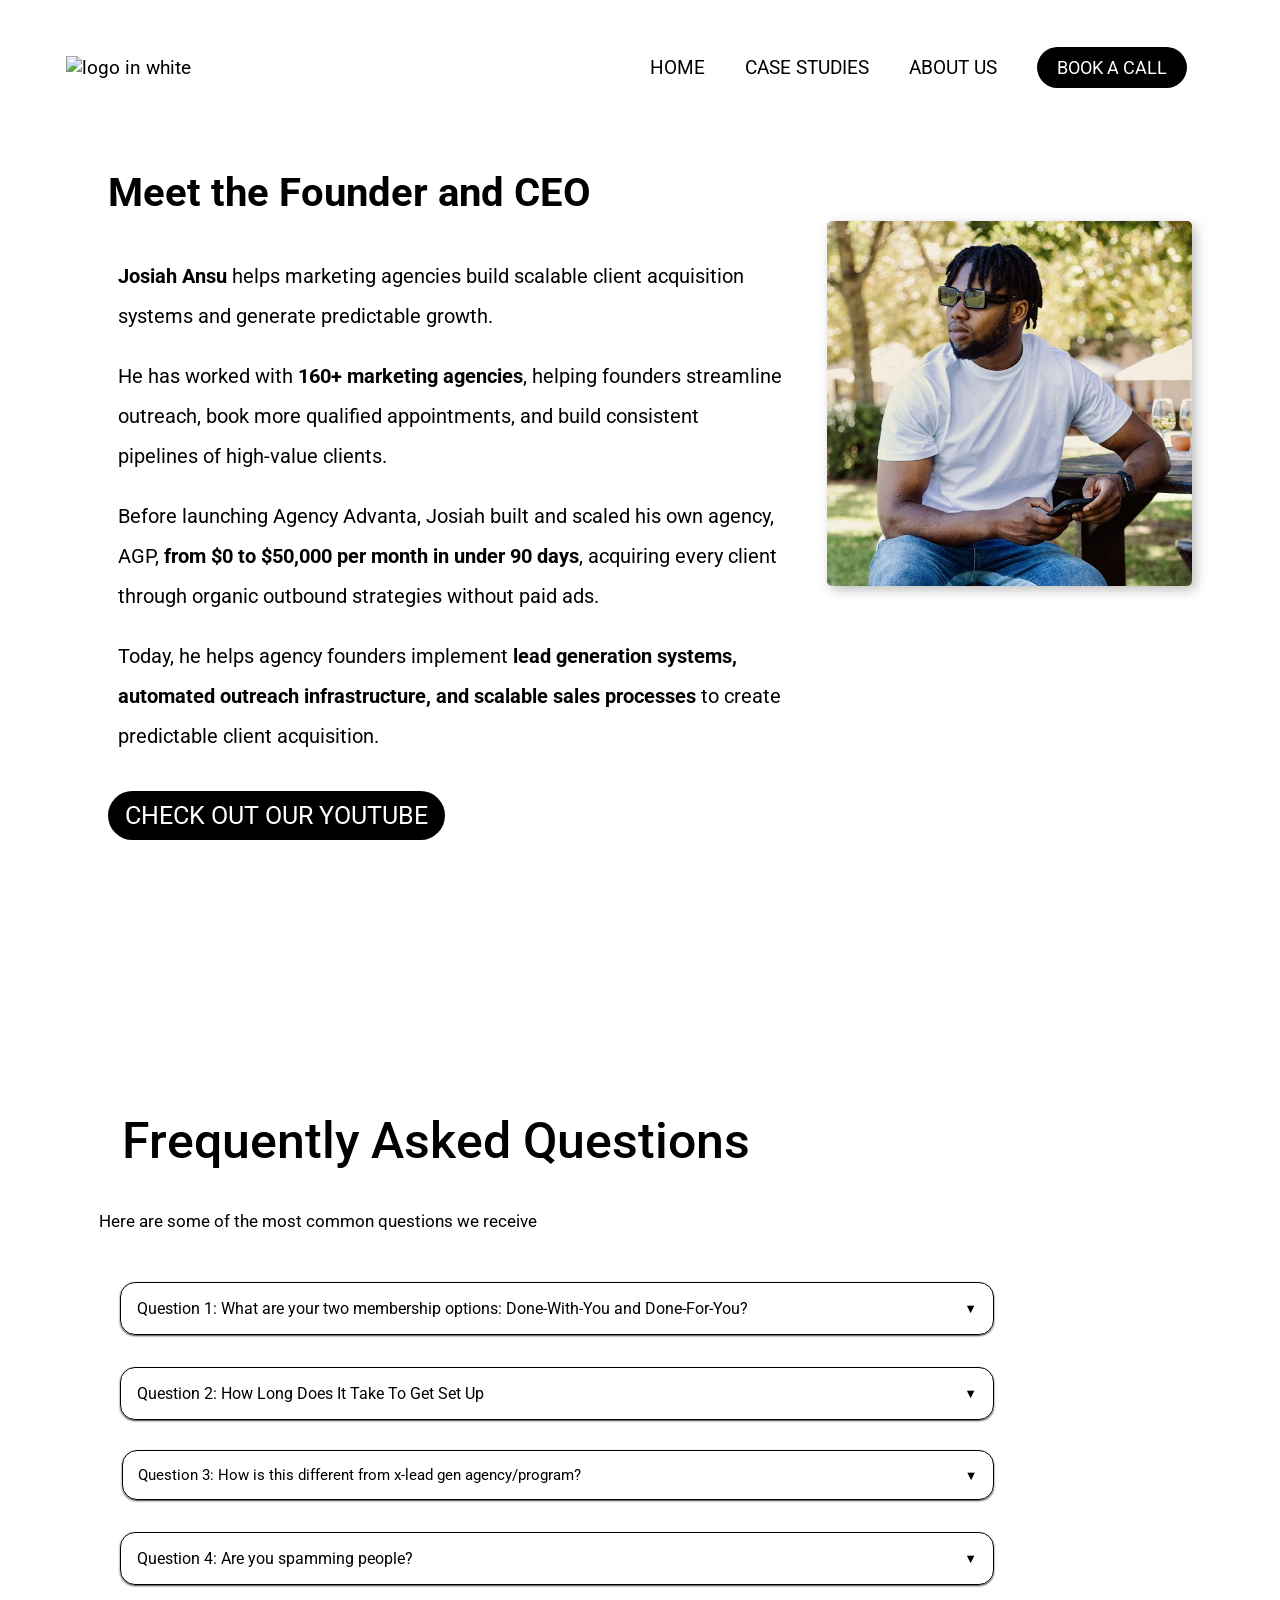
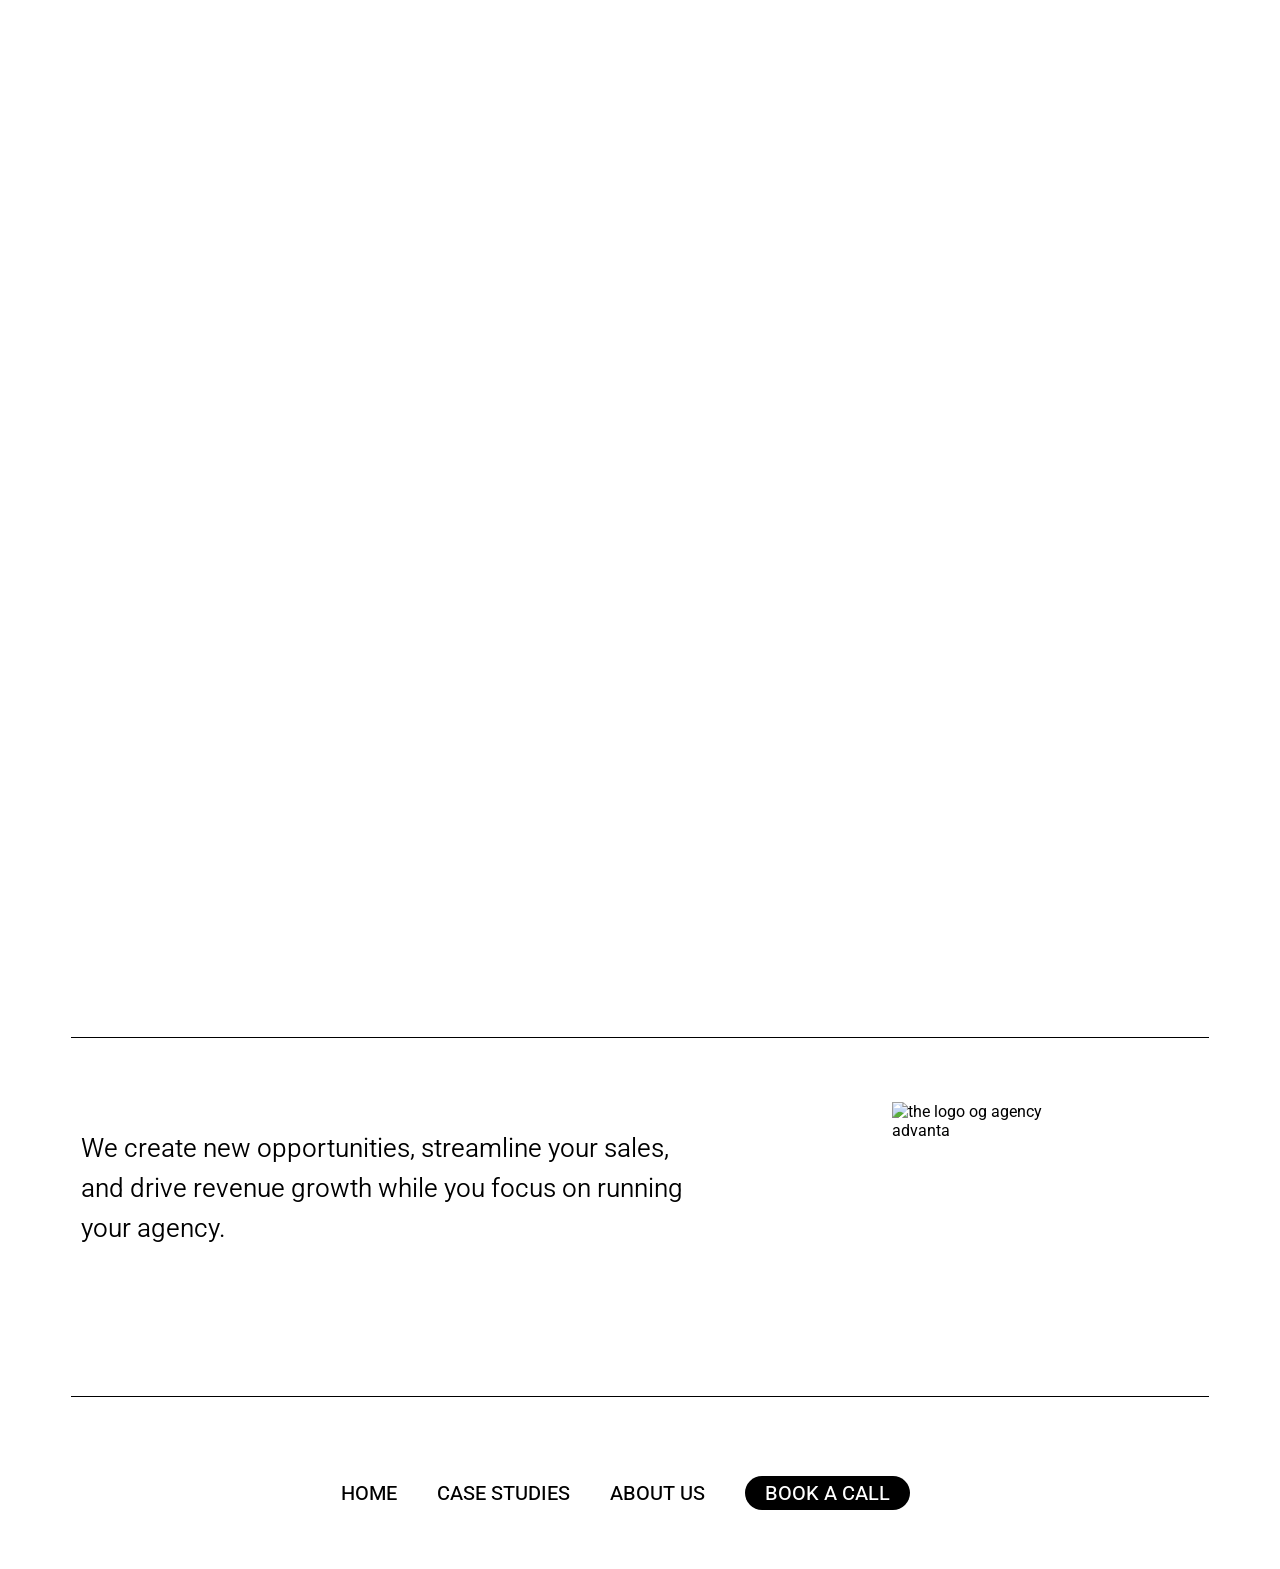
==== commit 76cbe5c1: "FAQ" ====
--- a/about_us.html
+++ b/about_us.html
@@ -53,12 +53,14 @@
     <main>
       <section class="grid_ab">
         <div class="content1_ab">
-          <p class="p1_aboutus">MEET THE FOUNDER & CEO</p>
-          <h1 class="h1_ab" id="name">Josiah Ansu</h1>
-          <p class="p_grid1">Worked with over 160+ marketing agencies.</p>
-          <p class="p_grid1">Signed All My Clients From Organic Methods.</p>
+          <h1 class="h1_ab" id="name">Meet the Founder and CEO</h1>
+          <p class="p_grid1"> <strong>Josiah Ansu</strong> helps marketing agencies build scalable client acquisition systems and generate predictable growth.</p>
+          <p class="p_grid1">He has worked with <strong>160+ marketing agencies</strong>, helping founders streamline outreach, book more qualified appointments, and build consistent pipelines of high-value clients.</p>
+          <p class="p_grid1">Before launching Agency Advanta, Josiah built and scaled his own agency, AGP, <strong>from $0 to $50,000 per month in under 90 days</strong>, acquiring every client through organic outbound strategies without paid ads.
+</p>
           <p class="p_grid1">
-            Scaled My Agency (AGP) $0-$50k/mo in under 90 days.
+            Today, he helps agency founders implement <strong>lead generation systems, automated outreach infrastructure, and scalable sales processes</strong> to create predictable client acquisition.
+
           </p>
         </div>
         <img
@@ -68,16 +70,13 @@
         />
       </section>
       <a href="https://www.youtube.com/@josiah.jozy1" id="link_yt"
-        >CLICK HERE TO WIEV OUR YOUTUBE</a
+        >CHECK OUT OUR YOUTUBE</a
       >
       <section class="grid2_ab">
         <h1 class="h1_2">Frequently Asked Questions</h1>
-        <p class="p_2">
-          Here are the most frequently asked question from client before
-          joining.
-        </p>
+        <p class="p_2"> Here are some of the most common questions we receive </p>
         <details class="dropdown">
-          <summary>Question 1: Is this Done With You or Done For You</summary>
+          <summary>Question 1: What are your two membership options: Done-With-You and Done-For-You?</summary>
           <p class="p_dropdown">
             This is done with you consulting business which we at the end of
             this you will have in house system which is fully automate or
--- a/css/ab.css
+++ b/css/ab.css
@@ -77,7 +77,7 @@
   margin-left: 1em;
   font-size: 27px;
   font-weight: 500;
-  width: 70%;
+  width: 80%;
   white-space: nowrap;
 }
 
@@ -117,7 +117,7 @@
   border-radius: 15px;
   margin-top: 2em;
   margin-left: 3em;
-  width: 60%;
+  width: 70%;
   box-shadow: 0 1px 2px rgb(61, 61, 61);
 }
 
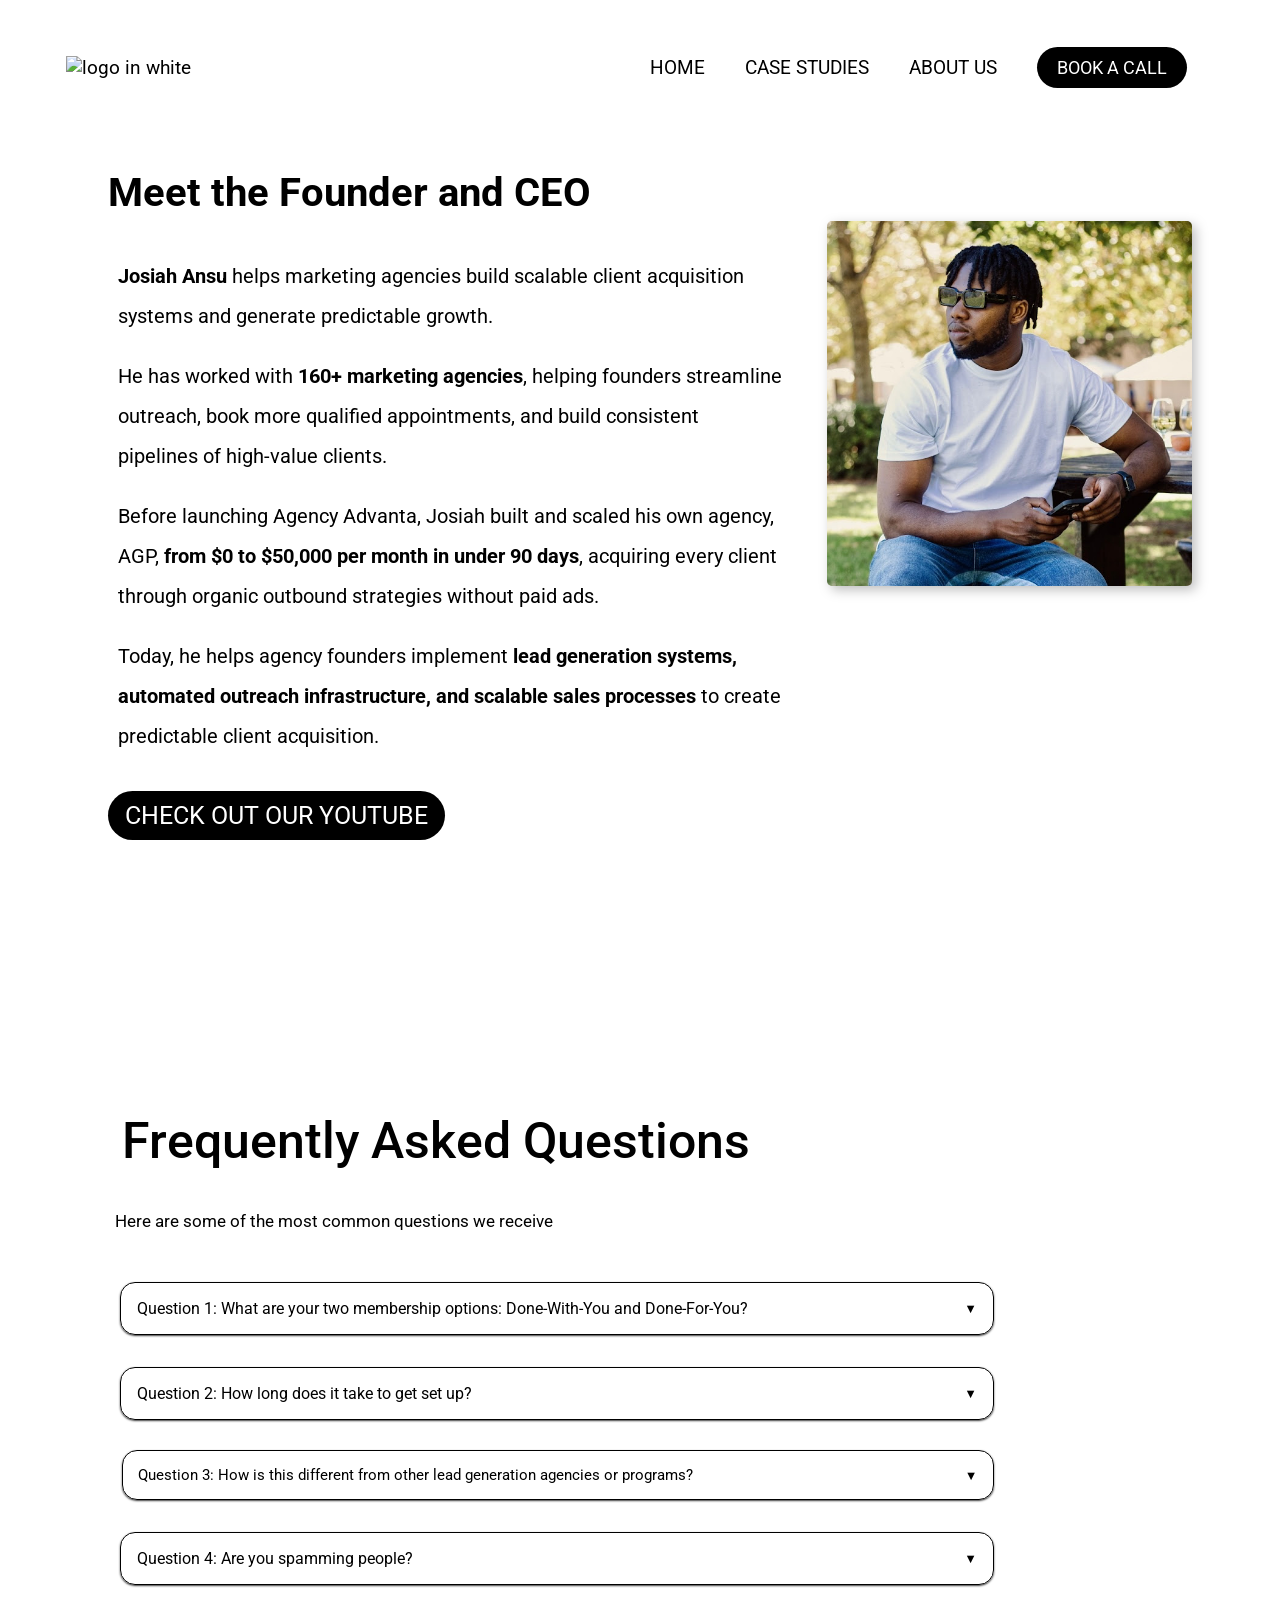
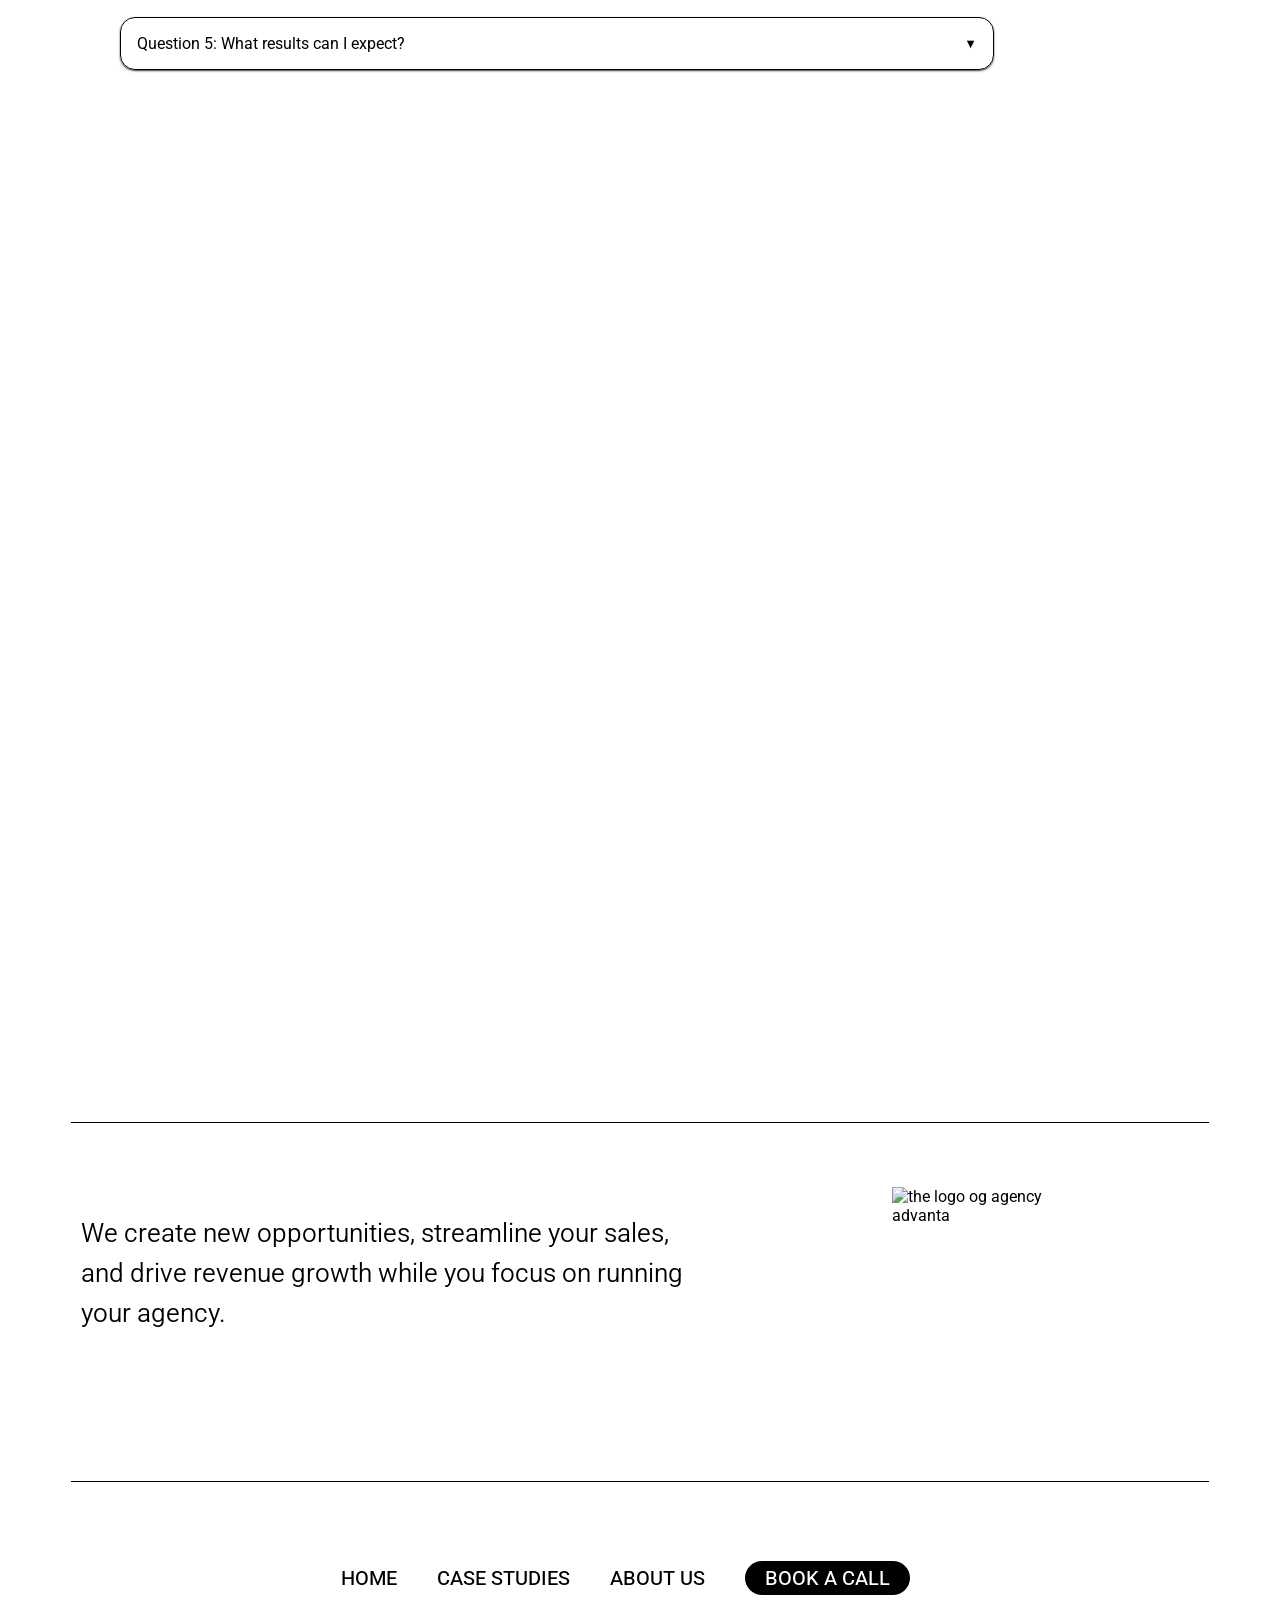
==== commit 4df5ffb1: "nbsp" ====
--- a/about_us.html
+++ b/about_us.html
@@ -74,41 +74,54 @@
       >
       <section class="grid2_ab">
         <h1 class="h1_2">Frequently Asked Questions</h1>
-        <p class="p_2"> Here are some of the most common questions we receive </p>
+          <p class="p_2">&nbsp;&nbsp;&nbsp;&nbsp;Here are some of the most common questions we receive </p>
         <details class="dropdown">
           <summary>Question 1: What are your two membership options: Done-With-You and Done-For-You?</summary>
           <p class="p_dropdown">
-            This is done with you consulting business which we at the end of
-            this you will have in house system which is fully automate or
-            delegated meaning it will be hands free system which will generate
-            you client without you working on it.
+          We offer businesses two options in building automated outbound systems that generate qualified appointments.<br><br>
+
+          In our Done With You consulting program, we guide you step-by-step to build your own in-house outbound system. By the end of the program, your team will have the knowledge, processes, and systems in place to run it independently.<br><br>
+
+          In our Done For You program, our team builds, sets up, and manages the outbound system for you, so you can focus on closing deals and growing your business.<br><br>
+
+          Whichever program you choose, by the end you will have a fully automated or delegated outbound system that runs hands-free and consistently generates new clients without requiring your daily involvement.
           </p>
         </details>
         <details class="dropdown">
-          <summary>Question 2: How Long Does It Take To Get Set Up</summary>
+          <summary>Question 2: How long does it take to get set up?</summary>
           <p class="p_dropdown">
-            You can the system set up in as little as 2 weeks with working 1-3
-            hours per day, once the system is set up we can help you automate
-            and delegate the entire system so you can focus on growing your
-            business
+            Most clients are fully set up within <strong>5 DAYS</strong>.<br><br>
+            During this time we configure your outreach infrastructure, set up the necessary tools, and prepare your initial lead lists so your system is ready to start generating conversations and booked appointments.
+
           </p>
         </details>
         <details class="dropdown" id="dropdown_3">
           <summary>
-            Question 3: How is this different from x-lead gen agency/program?
+            Question 3: How is this different from other lead generation agencies or programs?
           </summary>
           <p class="p_dropdown">
-            This system works. It can’t not work as it's a new system that other
-            agency owners do not have access to. If you have something that
-            people need and show it to enough of the.
+            Most lead generation agencies simply sell you leads or run campaigns for you — and when you stop paying, the leads stop too.<br><br>
+            At Agency Advanta, we help you build the system inside your agency, giving you the frameworks and infrastructure to generate consistent qualified appointments whenever you need them.<br><br>
+            In other words, you’re not just buying leads — you’re building your own growth engine.
           </p>
         </details>
         <details class="dropdown">
           <summary>Question 4: Are you spamming people?</summary>
           <p class="p_dropdown">
-            Not at all. Every message from our system is personalised and
-            targeted ONLY to people who need what you’re offering. Every message
-            is sent with the intent of helping the prospect.
+            No. Our outreach approach focuses on targeted and relevant conversations with prospects who are a strong fit for your service.<br><br>
+            Instead of sending mass generic messages, we teach structured outreach strategies that prioritize personalization, value-driven messaging, and responsible prospecting practices.<br><br>
+          The goal is to start meaningful business conversations with qualified prospects, not to send spam.<br><br>
+          </p>
+        </details>
+        <details class="dropdown">
+          <summary>Question 5: What results can I expect?</summary>
+          <p class="p_dropdown">
+            Results vary depending on your offer, market, and consistency of implementation. That said, the goal of the Agency Advanta system is to help you generate consistent qualified sales conversations with potential clients through structured outbound outreach.<br><br>
+            Clients who implement the systems properly often see improvements in:<br>
+            1. Consistent booked appointments<br>
+            2. Increased qualified conversations with prospects<br>
+            3. More predictable client acquisition pipelines<br><br>
+            Like any system, results depend on execution and commitment to the process.
           </p>
         </details>
       </section>
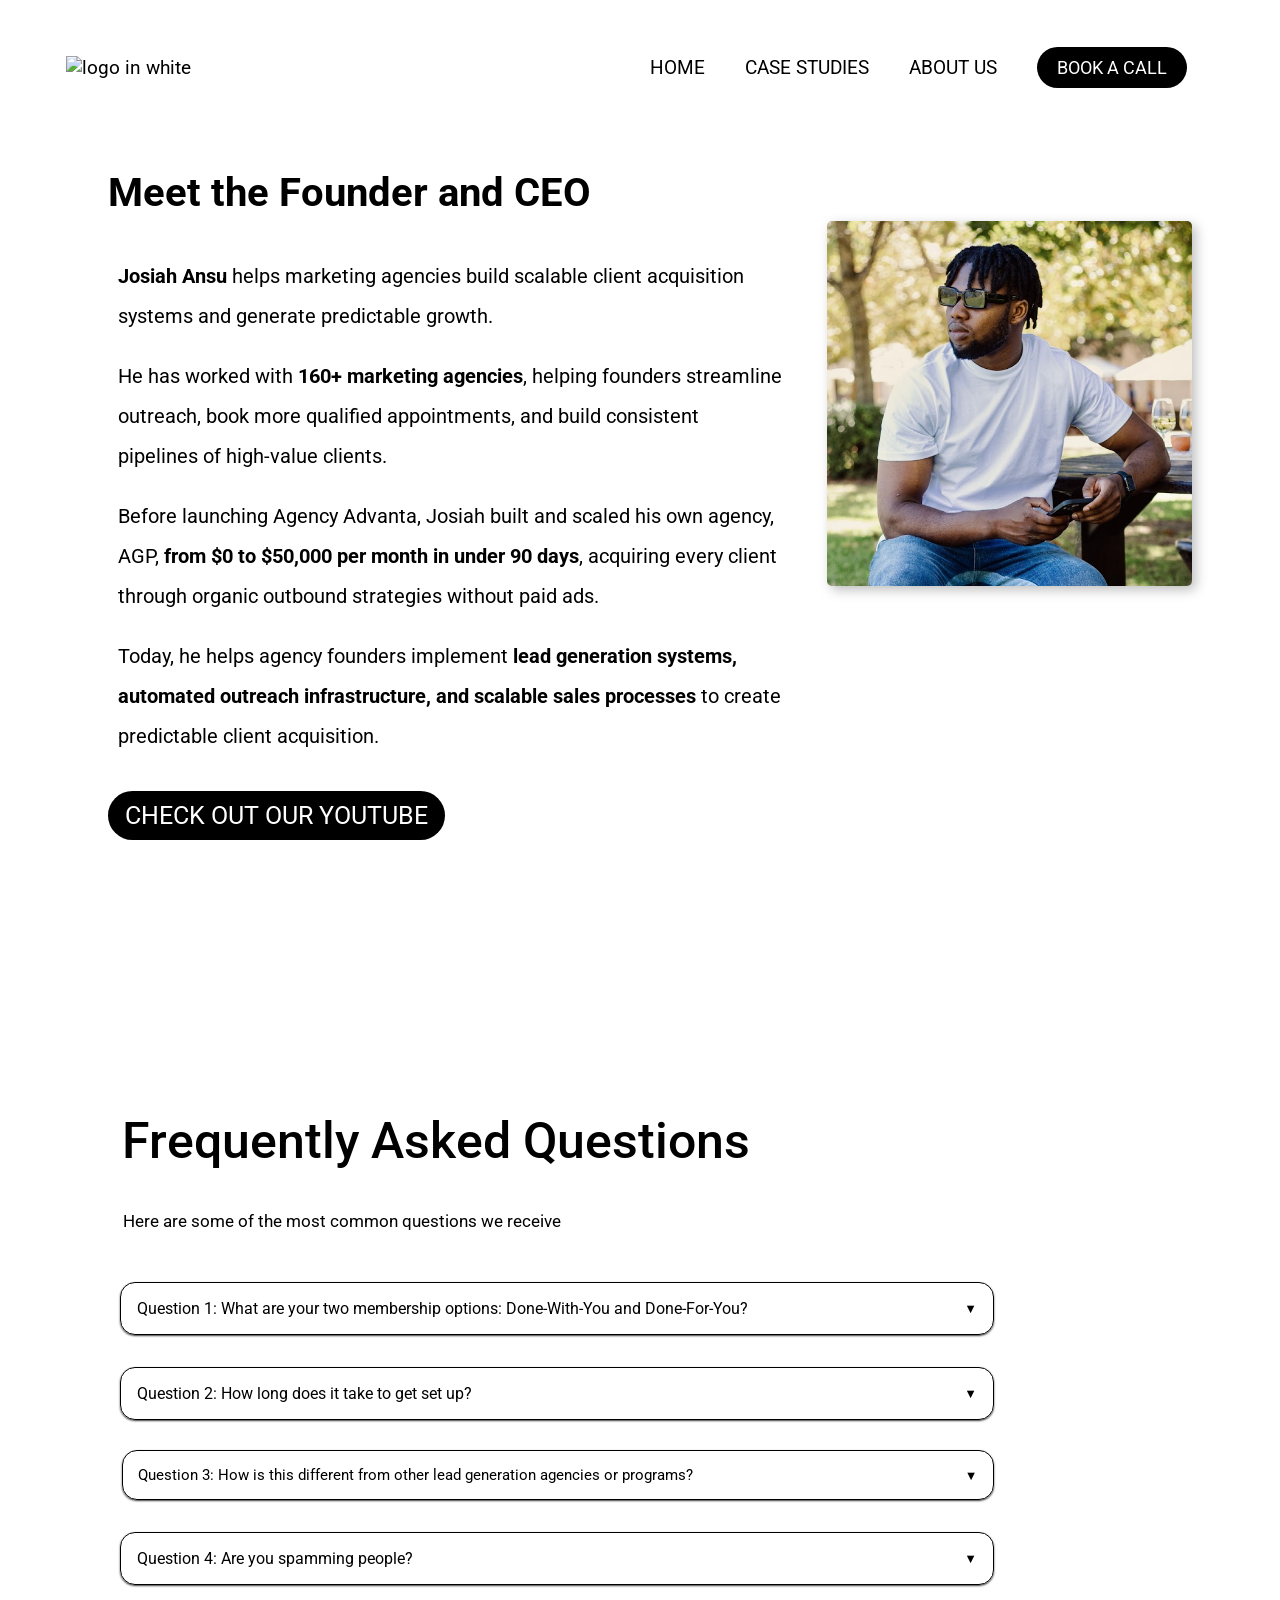
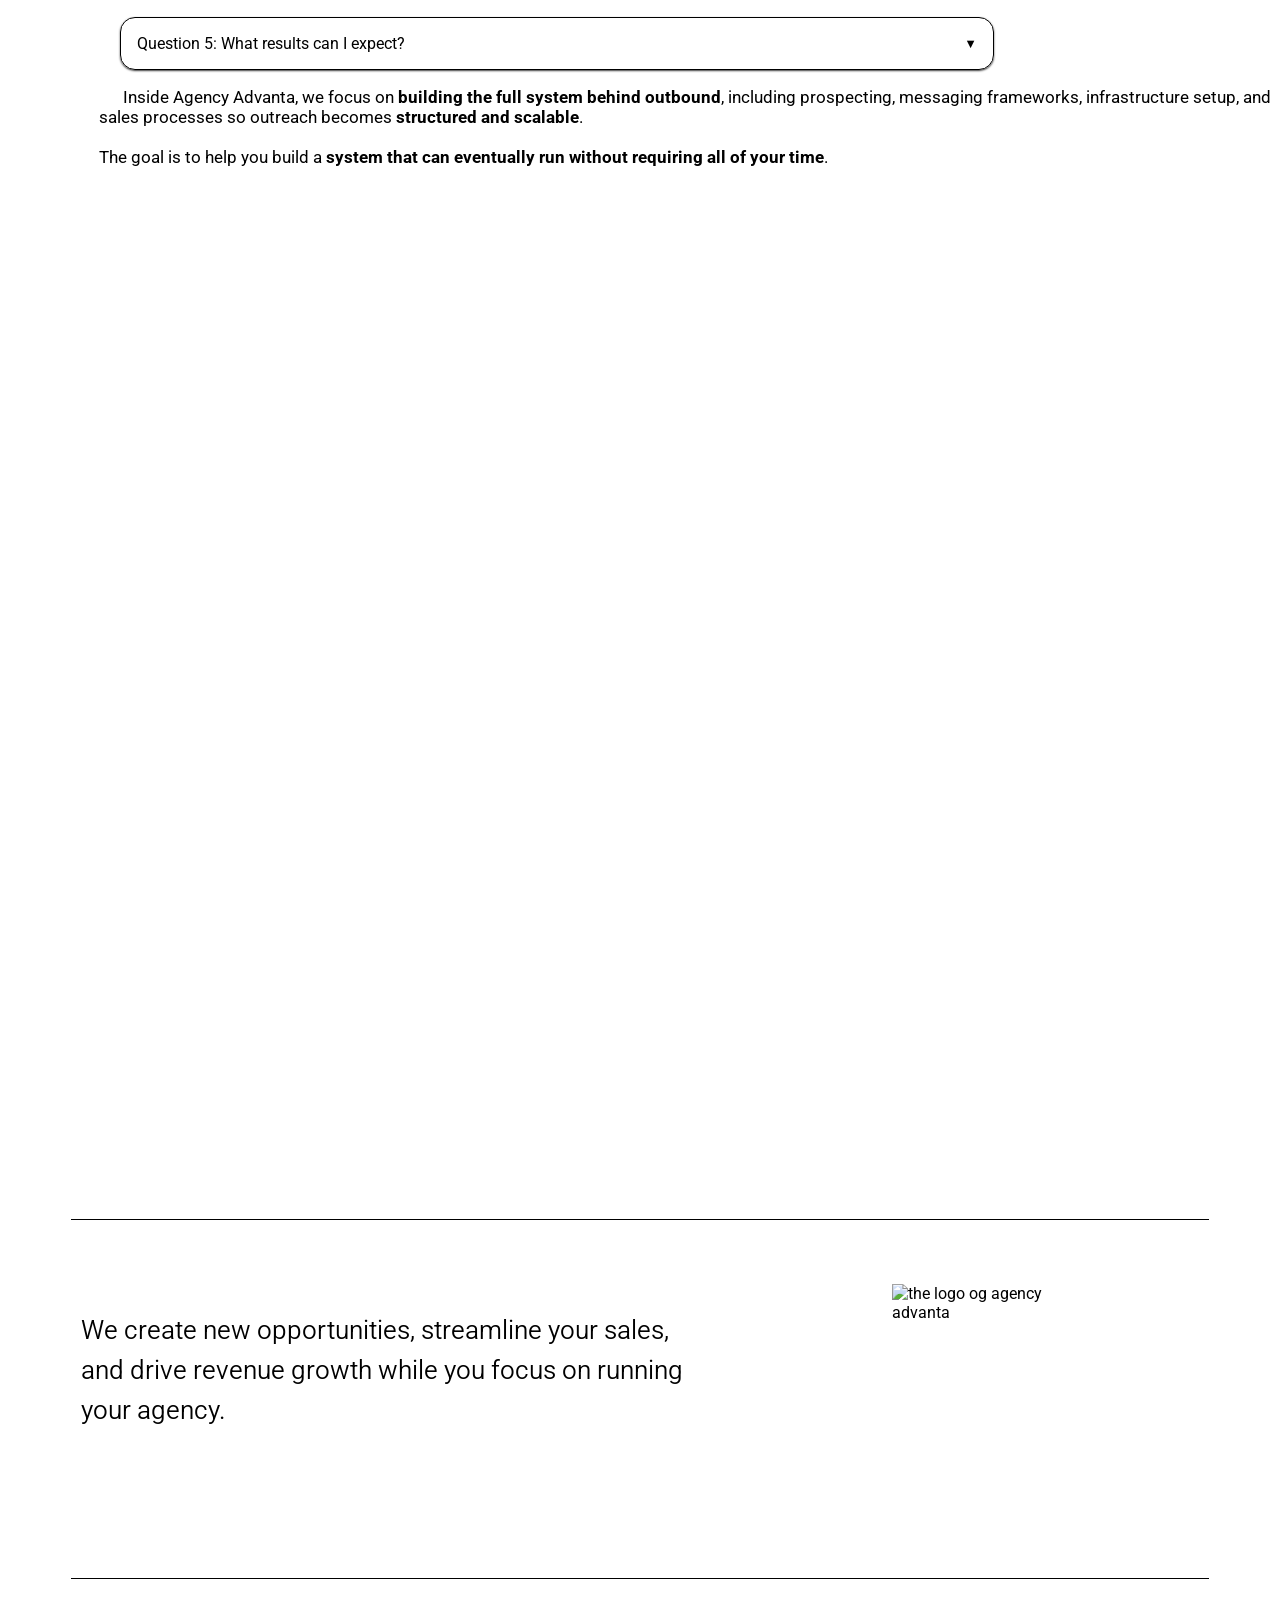
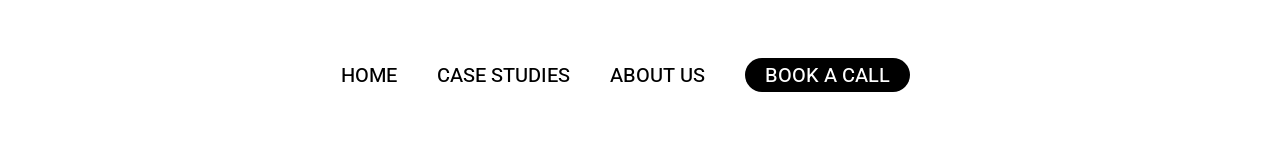
==== commit ad75240c: "footnote" ====
--- a/about_us.html
+++ b/about_us.html
@@ -74,7 +74,7 @@
       >
       <section class="grid2_ab">
         <h1 class="h1_2">Frequently Asked Questions</h1>
-          <p class="p_2">&nbsp;&nbsp;&nbsp;&nbsp;Here are some of the most common questions we receive </p>
+          <p class="p_2">&nbsp;&nbsp;&nbsp;&nbsp;&nbsp;&nbsp;Here are some of the most common questions we receive </p>
         <details class="dropdown">
           <summary>Question 1: What are your two membership options: Done-With-You and Done-For-You?</summary>
           <p class="p_dropdown">
@@ -118,12 +118,14 @@
           <p class="p_dropdown">
             Results vary depending on your offer, market, and consistency of implementation. That said, the goal of the Agency Advanta system is to help you generate consistent qualified sales conversations with potential clients through structured outbound outreach.<br><br>
             Clients who implement the systems properly often see improvements in:<br>
-            1. Consistent booked appointments<br>
-            2. Increased qualified conversations with prospects<br>
-            3. More predictable client acquisition pipelines<br><br>
+            &nbsp;&nbsp;&nbsp;&nbsp;1. Consistent booked appointments<br>
+            &nbsp;&nbsp;&nbsp;&nbsp;2. Increased qualified conversations with prospects<br>
+            &nbsp;&nbsp;&nbsp;&nbsp;3. More predictable client acquisition pipelines<br><br>
             Like any system, results depend on execution and commitment to the process.
           </p>
         </details>
+        <p class="p_2">&nbsp;&nbsp;&nbsp;&nbsp;&nbsp;&nbsp;Inside Agency Advanta, we focus on <strong>building the full system behind outbound</strong>, including prospecting, messaging frameworks, infrastructure setup, and sales processes so outreach becomes <strong>structured and scalable</strong>.<br><br>
+        The goal is to help you build a <strong>system that can eventually run without requiring all of your time</strong>. </p>
       </section>
 
       <section class="calendly">
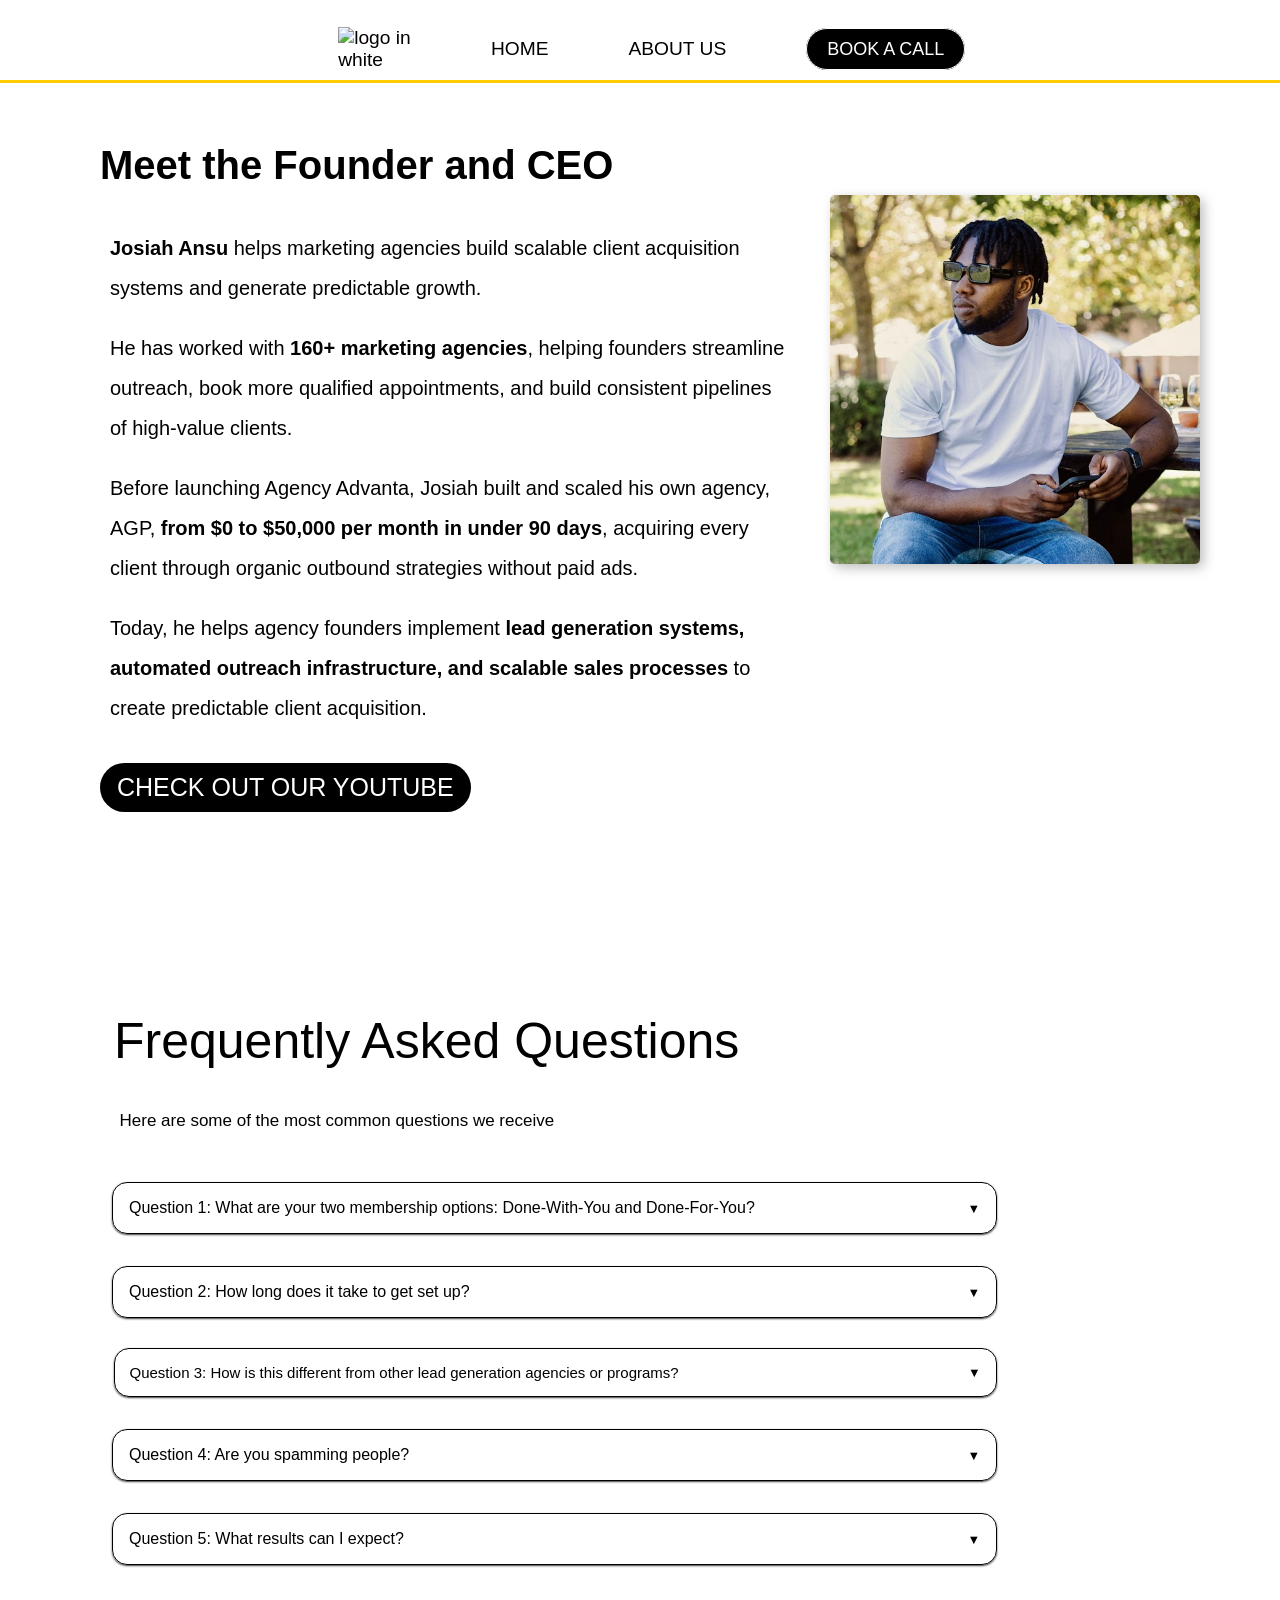
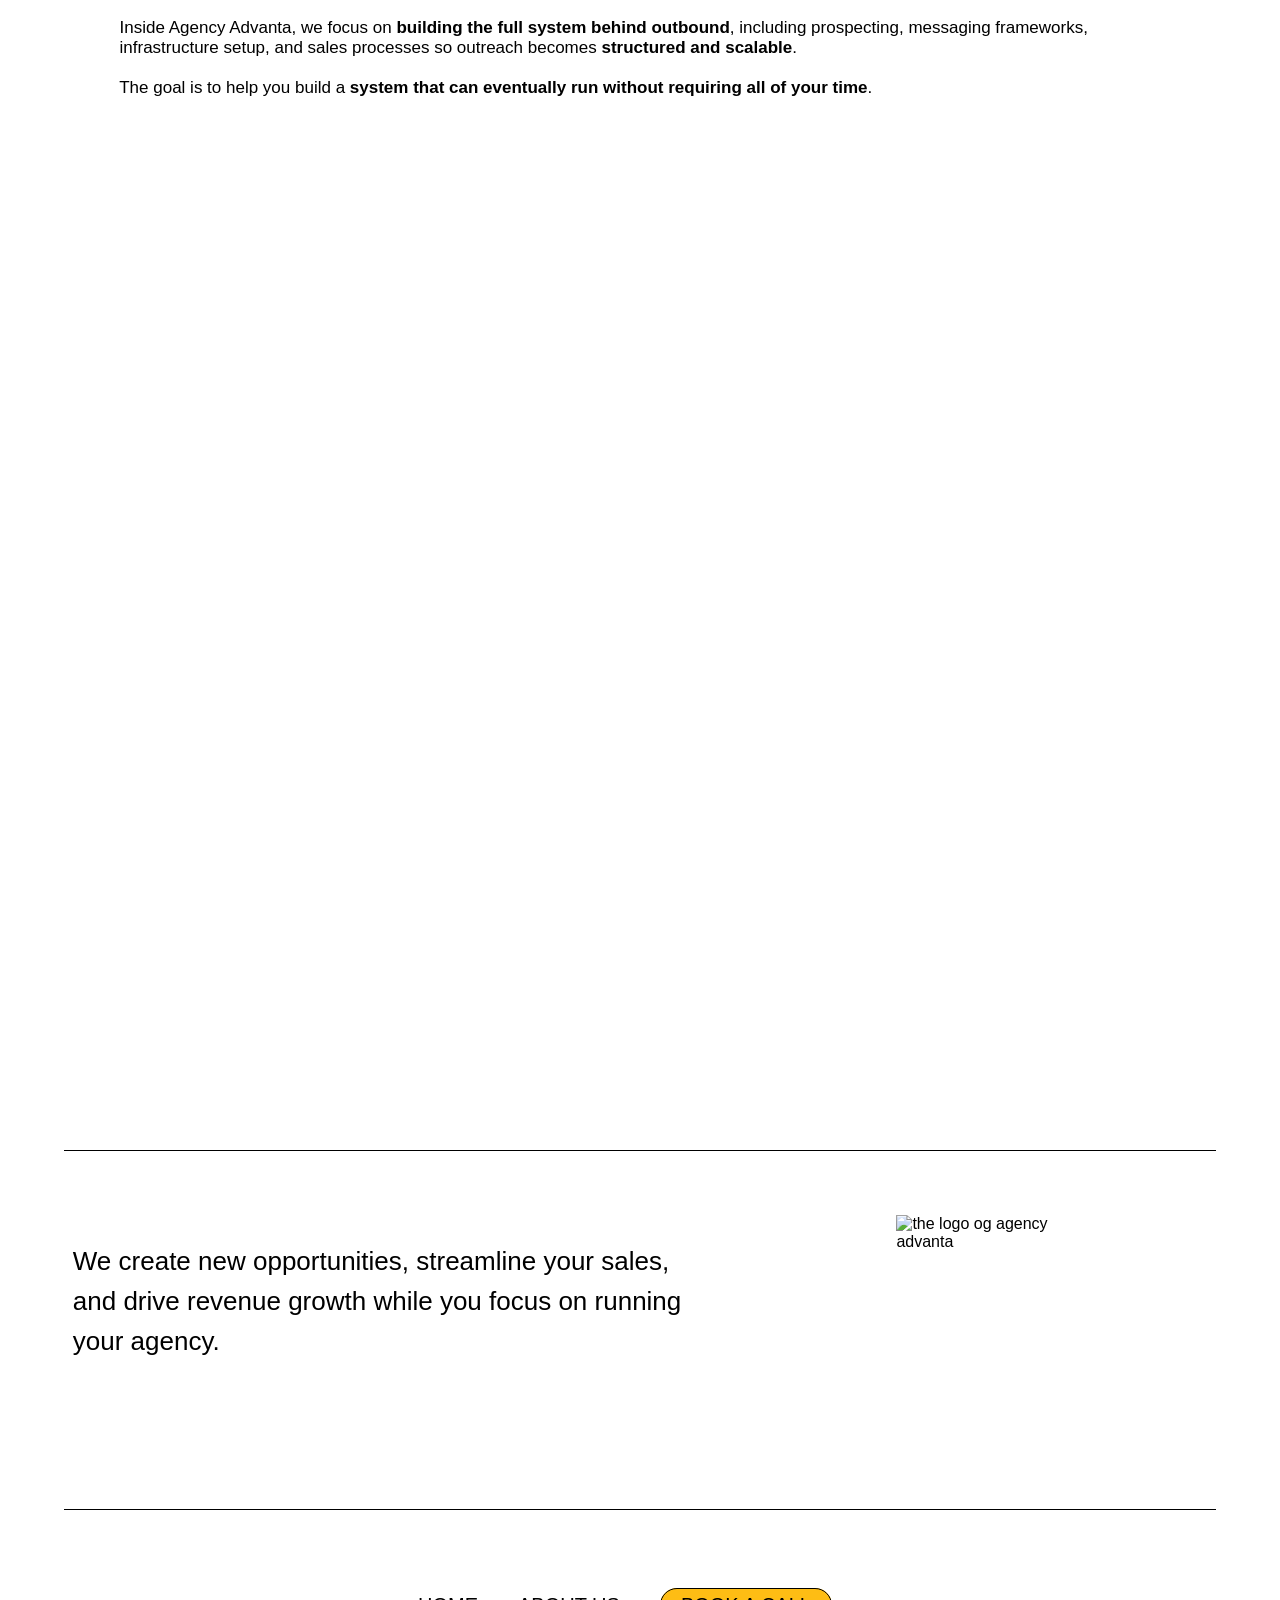
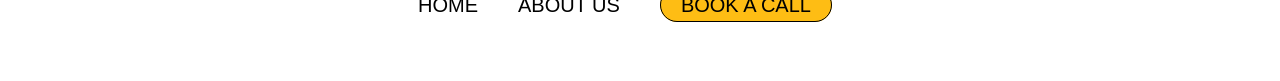
==== commit d9c4b05d: "d" ====
--- a/about_us.html
+++ b/about_us.html
@@ -31,7 +31,6 @@
         <li>
           <a class="menuItem" href="index.html">HOME</a>
         </li>
-        <li><a class="menuItem" href="case_studies.html">CASE STUDIES</a></li>
         <li>
           <a class="menuItem" href="about_us.html">ABOUT US</a>
         </li>
@@ -70,7 +69,7 @@
         />
       </section>
       <a href="https://www.youtube.com/@josiah.jozy1" id="link_yt"
-        >CHECK OUT OUR YOUTUBE</a
+        >CHECK OUT OUR YOUTUBE</a 
       >
       <section class="grid2_ab">
         <h1 class="h1_2">Frequently Asked Questions</h1>
@@ -80,9 +79,9 @@
           <p class="p_dropdown">
           We offer businesses two options in building automated outbound systems that generate qualified appointments.<br><br>
 
-          In our Done With You consulting program, we guide you step-by-step to build your own in-house outbound system. By the end of the program, your team will have the knowledge, processes, and systems in place to run it independently.<br><br>
+          In our <strong>Done With You program</strong>, we guide you step-by-step to build your own in-house outbound system. By the end of the program, your team will have the knowledge, processes, and systems in place to run it independently.<br><br>
 
-          In our Done For You program, our team builds, sets up, and manages the outbound system for you, so you can focus on closing deals and growing your business.<br><br>
+          In our <strong>Done For You program</strong>, our team builds, sets up, and manages the outbound system for you, so you can focus on closing deals and growing your business.<br><br>
 
           Whichever program you choose, by the end you will have a fully automated or delegated outbound system that runs hands-free and consistently generates new clients without requiring your daily involvement.
           </p>
@@ -101,14 +100,14 @@
           </summary>
           <p class="p_dropdown">
             Most lead generation agencies simply sell you leads or run campaigns for you — and when you stop paying, the leads stop too.<br><br>
-            At Agency Advanta, we help you build the system inside your agency, giving you the frameworks and infrastructure to generate consistent qualified appointments whenever you need them.<br><br>
+            At Agency Advanta, we help you <strong>build the system inside your agency</strong>, giving you the frameworks and infrastructure to generate consistent qualified appointments whenever you need them.<br><br>
             In other words, you’re not just buying leads — you’re building your own growth engine.
           </p>
         </details>
         <details class="dropdown">
           <summary>Question 4: Are you spamming people?</summary>
           <p class="p_dropdown">
-            No. Our outreach approach focuses on targeted and relevant conversations with prospects who are a strong fit for your service.<br><br>
+            No. Our outreach approach focuses on <strong>targeted and relevant conversations with prospects who are a strong fit for your service.</strong><br><br>
             Instead of sending mass generic messages, we teach structured outreach strategies that prioritize personalization, value-driven messaging, and responsible prospecting practices.<br><br>
           The goal is to start meaningful business conversations with qualified prospects, not to send spam.<br><br>
           </p>
@@ -116,7 +115,7 @@
         <details class="dropdown">
           <summary>Question 5: What results can I expect?</summary>
           <p class="p_dropdown">
-            Results vary depending on your offer, market, and consistency of implementation. That said, the goal of the Agency Advanta system is to help you generate consistent qualified sales conversations with potential clients through structured outbound outreach.<br><br>
+            Results vary depending on your offer, market, and consistency of implementation. That said, the goal of the Agency Advanta system is to help you generate <strong>consistent qualified sales conversations with potential clients</strong> through structured outbound outreach.<br><br>
             Clients who implement the systems properly often see improvements in:<br>
             &nbsp;&nbsp;&nbsp;&nbsp;1. Consistent booked appointments<br>
             &nbsp;&nbsp;&nbsp;&nbsp;2. Increased qualified conversations with prospects<br>
@@ -124,8 +123,10 @@
             Like any system, results depend on execution and commitment to the process.
           </p>
         </details>
-        <p class="p_2">&nbsp;&nbsp;&nbsp;&nbsp;&nbsp;&nbsp;Inside Agency Advanta, we focus on <strong>building the full system behind outbound</strong>, including prospecting, messaging frameworks, infrastructure setup, and sales processes so outreach becomes <strong>structured and scalable</strong>.<br><br>
-        The goal is to help you build a <strong>system that can eventually run without requiring all of your time</strong>. </p>
+        <br><br>
+        <p class="p_2">&nbsp;&nbsp;&nbsp;&nbsp;&nbsp;&nbsp;Inside Agency Advanta, we focus on <strong>building the full system behind outbound</strong>, including prospecting, messaging frameworks,<br>
+          &nbsp;&nbsp;&nbsp;&nbsp;&nbsp;&nbsp;infrastructure setup, and sales processes so outreach becomes <strong>structured and scalable</strong>.<br><br>
+          &nbsp;&nbsp;&nbsp;&nbsp;&nbsp;&nbsp;The goal is to help you build a <strong>system that can eventually run without requiring all of your time</strong>. </p>
       </section>
 
       <section class="calendly">
@@ -159,7 +160,6 @@
           <li>
             <a class="menuItem" href="index.html">HOME</a>
           </li>
-          <li><a class="menuItem" href="case_studies.html">CASE STUDIES</a></li>
           <li>
             <a class="menuItem" href="about_us.html">ABOUT US</a>
           </li>
--- a/css/generel.css
+++ b/css/generel.css
@@ -1,6 +1,10 @@
 body {
+  margin: 0;
+  padding: 0;
+  box-sizing: border-box;
   background-color: white;
-  font-family: "Roboto", sans-serif;
+  font-family: 'Satoshi-Regular', 'Satoshi Placeholder', sans-serif;
+  font-weight: 400;
   color: black;
 }
 
@@ -21,9 +25,15 @@
   display: flex;
   justify-content: space-between; /* logo til venstre, menu/burger til højre */
   align-items: center; /* vigtig: vertikalt centreret på samme linje */
-  padding: 10px 20px;
   background-color: #fff;
   flex-wrap: nowrap; /* sikrer, at børn ikke rykkes ned */
+  width: 100%;
+  border-bottom-width: 3px;
+  border-top-width: 0px;
+  border-right-width: 0px;
+  border-left-width: 0px;
+  border-color: #ffcc00;
+  border-style: solid;
 }
 
 nav.active .menu {
@@ -73,6 +83,36 @@
   margin-top: 1em;
 }
 
+.logo_button {
+  display: flex;
+  justify-content: flex-end; /* aligns content to the right */
+  align-items: center;       /* vertical center */
+  width: 40%;               /* make it span the container */
+  text-decoration: none;     /* optional, remove underline */
+}
+
+/* client */
+
+.client {
+  border-style: solid;
+  padding: 50px 50px;
+  margin-top: 70px;
+  margin-left: 50px;
+  margin-right: 50px; 
+  margin-bottom: 50px;
+  border-radius: 10px;
+  border-color: #ffcc00;
+  background-image: linear-gradient(rgba(255, 255, 255, 0.4), rgba(255, 255, 255, 0.4)),
+    url("../img/header-bg2.png");
+  background-size: cover;
+  background-position: center;
+  background-repeat: no-repeat;
+}
+
+.client h3 {
+  margin: 0;
+}
+
 .calendly-inline-widget {
   margin-bottom: 12em;
 }
@@ -132,7 +172,7 @@
 }
 
 #book_a_call {
-  background-color: #000000; /* black background */
+  background-color: #fff; /* black background */
   color: white; /* tekst color */
   border-radius: 30px; /* valgfrit, for afrundede kanter */
   padding: 5px 20px;
@@ -150,21 +190,213 @@
   color: #000000; /* evt. ændre tekstfarve, hvis du vil */
 }
 
+#book_a_call2 {
+  background-color: #000000; /* black background */
+  color: white; /* tekst color */
+  border-radius: 15px; /* valgfrit, for afrundede kanter */
+  padding: 5px 20px;
+  margin-right: 1.5em;
+  font-size: 14px;
+  border-width: 2.5px;
+  border-color: #ffcc00;
+  border-style: solid;
+}
+
+#book_a_call2:hover {
+  background-color: rgba(
+    215,
+    190,
+    133,
+    1
+  ); /* eksempel: lilla baggrund ved hover */
+  color: #000000; /* evt. ændre tekstfarve, hvis du vil */
+  cursor: pointer;
+}
+
+.container {
+  display: flex;
+  gap: 10px;              /* space between divs */
+}
+
+.box {
+  margin: 50px;
+  width: 50%;
+  height: 100%;
+  border-width: 2.5px;
+  border-color: #ffcc00;
+  border-style: solid;
+  border-radius: 15px; /* valgfrit, for afrundede kanter */
+  padding-left: 20px;
+}
+
+.box h2 {
+  margin: 0; /* remove default margins */
+  text-align: left;
+}
+
+.lazy {
+  opacity: 0;
+  transform: translateY(50px);
+  transition: opacity 0.6s ease, transform 0.6s ease;
+}
+.lazy-loaded {
+  opacity: 1;
+  transform: translateY(0);
+}
+
+  /* Modal background */
+.modal {
+  display: none;
+  position: fixed;
+  z-index: 999;
+  left: 0;
+  top: 0;
+  width: 100%;
+  height: 100%;
+  background: rgba(0,0,0,0.7);
+}
+
+/* Modal box */
+.modal-content {
+  position: relative;
+  width: 80%;
+  height: 80%;
+  margin: 5% auto;
+  background: #fff;
+  border-radius: 10px;
+  overflow: hidden;
+}
+
+/* Close button */
+#closeModal {
+  position: absolute;
+  top: 10px;
+  right: 15px;
+  font-size: 25px;
+  cursor: pointer;
+  z-index: 10;
+}
+
+/* Iframe */
+iframe {
+  width: 100%;
+  height: 100%;
+  border: none;
+}
+
+/* 2nd modal */
+
+/* Modal background */
+.modal2 {
+  display: none;
+  position: fixed;
+  z-index: 999;
+  left: 0;
+  top: 0;
+  width: 100%;
+  height: 100%;
+  background: rgba(0,0,0,0.7);
+}
+
+/* Modal box */
+.modal-content2 {
+  position: relative;
+  width: 80%;
+  height: 80%;
+  margin: 5% auto;
+  background: #fff;
+  border-radius: 10px;
+  overflow: hidden;
+}
+
+/* Close button */
+#closeModal2 {
+  position: absolute;
+  top: 10px;
+  right: 15px;
+  font-size: 25px;
+  cursor: pointer;
+  z-index: 10;
+}
+
+/* Iframe */
+iframe {
+  width: 100%;
+  height: 100%;
+  border: none;
+}
+
+/* 3rd modal */
+
+/* Modal background */
+.modal3 {
+  display: none;
+  position: fixed;
+  z-index: 999;
+  left: 0;
+  top: 0;
+  width: 100%;
+  height: 100%;
+  background: rgba(0,0,0,0.7);
+}
+
+/* Modal box */
+.modal-content3 {
+  position: relative;
+  width: 80%;
+  height: 80%;
+  margin: 5% auto;
+  background: #fff;
+  border-radius: 10px;
+  overflow: hidden;
+}
+
+/* Close button */
+#closeModal3 {
+  position: absolute;
+  top: 10px;
+  right: 15px;
+  font-size: 25px;
+  cursor: pointer;
+  z-index: 10;
+}
+
+/* Iframe */
+iframe {
+  width: 100%;
+  height: 100%;
+  border: none;
+}
+
 @media (width>=850px) {
   .menu {
     display: flex;
-    gap: 40px;
+    width: 70%;
+    gap: 80px;
+  }
+
+  .logo_button {
+    display: flex;
+    justify-content: flex-end; /* aligns content to the right */
+    align-items: center;       /* vertical center */
+    width: 40%;               /* make it span the container */
+    text-decoration: none;     /* optional, remove underline */
   }
 
   .nav_points {
     display: flex; /* Flex container */
     justify-content: space-between; /* logo til venstre, menu + burger til højre */
     align-items: center; /* vertikal centering */
-    padding: 10px 20px;
     background-color: #fff; /* valgfri baggrund */
-    position: relative;
     font-size: 1.2em;
     margin-right: 2em;
+    width: 100%;
+    border-bottom-width: 3px;
+    border-top-width: 0px;
+    border-right-width: 0px;
+    border-left-width: 0px;
+    border-color: #ffcc00;
+    border-style: solid;
   }
 
   /* hover effekt på nav */
@@ -185,6 +417,26 @@
     ); /* eksempel: lilla baggrund ved hover */
     color: #000000; /* evt. ændre tekstfarve, hvis du vil */
   }
+  .menu li #book_a_call2 {
+    background-color: #000000; /* black background */
+    color: white; /* tekst color */
+    border-radius: 15px; /* valgfrit, for afrundede kanter */
+    padding: 10px 20px;
+    font-size: 18px;
+    border-width: 2.5px;
+    border-color: #ffcc00;
+    border-style: solid;
+  }
+  .menu li #book_a_call2:hover {
+    background-color: rgba(
+      215,
+      190,
+      133,
+      1
+    ); /* eksempel: lilla baggrund ved hover */
+    color: #000000; /* evt. ændre tekstfarve, hvis du vil */
+    cursor: pointer;
+  }
   .menu li :hover {
     color: rgba(215, 190, 133, 1);
   }
@@ -199,7 +451,7 @@
 
   /* font */
   .roboto-medium {
-    font-family: "Roboto", sans-serif;
+    font-family: "Satoshi", "Satoshi Placeholder", sans-serif;
     font-optical-sizing: auto;
     font-weight: 500; /* Medium */
     font-style: normal;
@@ -249,4 +501,128 @@
     font-size: 20px;
     font-weight: 450;
   }
-}
+
+    /* Modal background */
+  .modal {
+    display: none;
+    position: fixed;
+    z-index: 999;
+    left: 0;
+    top: 0;
+    width: 100%;
+    height: 100%;
+    background: rgba(0,0,0,0.7);
+  }
+
+  /* Modal box */
+  .modal-content {
+    position: relative;
+    width: 80%;
+    height: 80%;
+    margin: 5% auto;
+    background: #fff;
+    border-radius: 10px;
+    overflow: hidden;
+  }
+
+  /* Close button */
+  #closeModal {
+    position: absolute;
+    top: 10px;
+    right: 15px;
+    font-size: 25px;
+    cursor: pointer;
+    z-index: 10;
+  }
+
+  /* Iframe */
+  iframe {
+    width: 100%;
+    height: 100%;
+    border: none;
+  }
+
+  /* 2nd modal */
+
+  /* Modal background */
+  .modal2 {
+    display: none;
+    position: fixed;
+    z-index: 999;
+    left: 0;
+    top: 0;
+    width: 100%;
+    height: 100%;
+    background: rgba(0,0,0,0.7);
+  }
+
+  /* Modal box */
+  .modal-content2 {
+    position: relative;
+    width: 80%;
+    height: 80%;
+    margin: 5% auto;
+    background: #fff;
+    border-radius: 10px;
+    overflow: hidden;
+  }
+
+  /* Close button */
+  #closeModal2 {
+    position: absolute;
+    top: 10px;
+    right: 15px;
+    font-size: 25px;
+    cursor: pointer;
+    z-index: 10;
+  }
+
+  /* Iframe */
+  iframe {
+    width: 100%;
+    height: 100%;
+    border: none;
+  }
+
+  /* 3rd modal */
+
+  /* Modal background */
+  .modal3 {
+    display: none;
+    position: fixed;
+    z-index: 999;
+    left: 0;
+    top: 0;
+    width: 100%;
+    height: 100%;
+    background: rgba(0,0,0,0.7);
+  }
+
+  /* Modal box */
+  .modal-content3 {
+    position: relative;
+    width: 80%;
+    height: 80%;
+    margin: 5% auto;
+    background: #fff;
+    border-radius: 10px;
+    overflow: hidden;
+  }
+
+  /* Close button */
+  #closeModal3 {
+    position: absolute;
+    top: 10px;
+    right: 15px;
+    font-size: 25px;
+    cursor: pointer;
+    z-index: 10;
+  }
+
+  /* Iframe */
+  iframe {
+    width: 100%;
+    height: 100%;
+    border: none;
+  }
+}
--- a/css/ab.css
+++ b/css/ab.css
@@ -253,7 +253,7 @@
   .grid2_ab {
     margin-left: 4em;
     margin-bottom: 10em;
-    margin-top: 17em;
+    /* margin-top: 17em; */
   }
 
   /* footer */
@@ -286,12 +286,26 @@
   }
 
   #book_a_call {
+    background-color: #febd14; /* black background */
+    color: black; /* tekst color */
+    border-radius: 30px; /* valgfrit, for afrundede kanter */
+    padding: 5px 20px;
+    margin-right: 1.5em;
+    font-family: 'Satoshi-Bold', 'Satoshi Placeholder', sans-serif;
+    font-size: 20px;
+    cursor: pointer;
+    border-style: solid;
+    border-width: 1px 1px 1px 1px;
+  }
+
+  #book_a_call3 {
     background-color: #000000; /* black background */
     color: white; /* tekst color */
     border-radius: 30px; /* valgfrit, for afrundede kanter */
     padding: 5px 20px;
     margin-right: 1.5em;
     font-size: 20px;
+    cursor: pointer;
   }
 
   .footer_menu {
